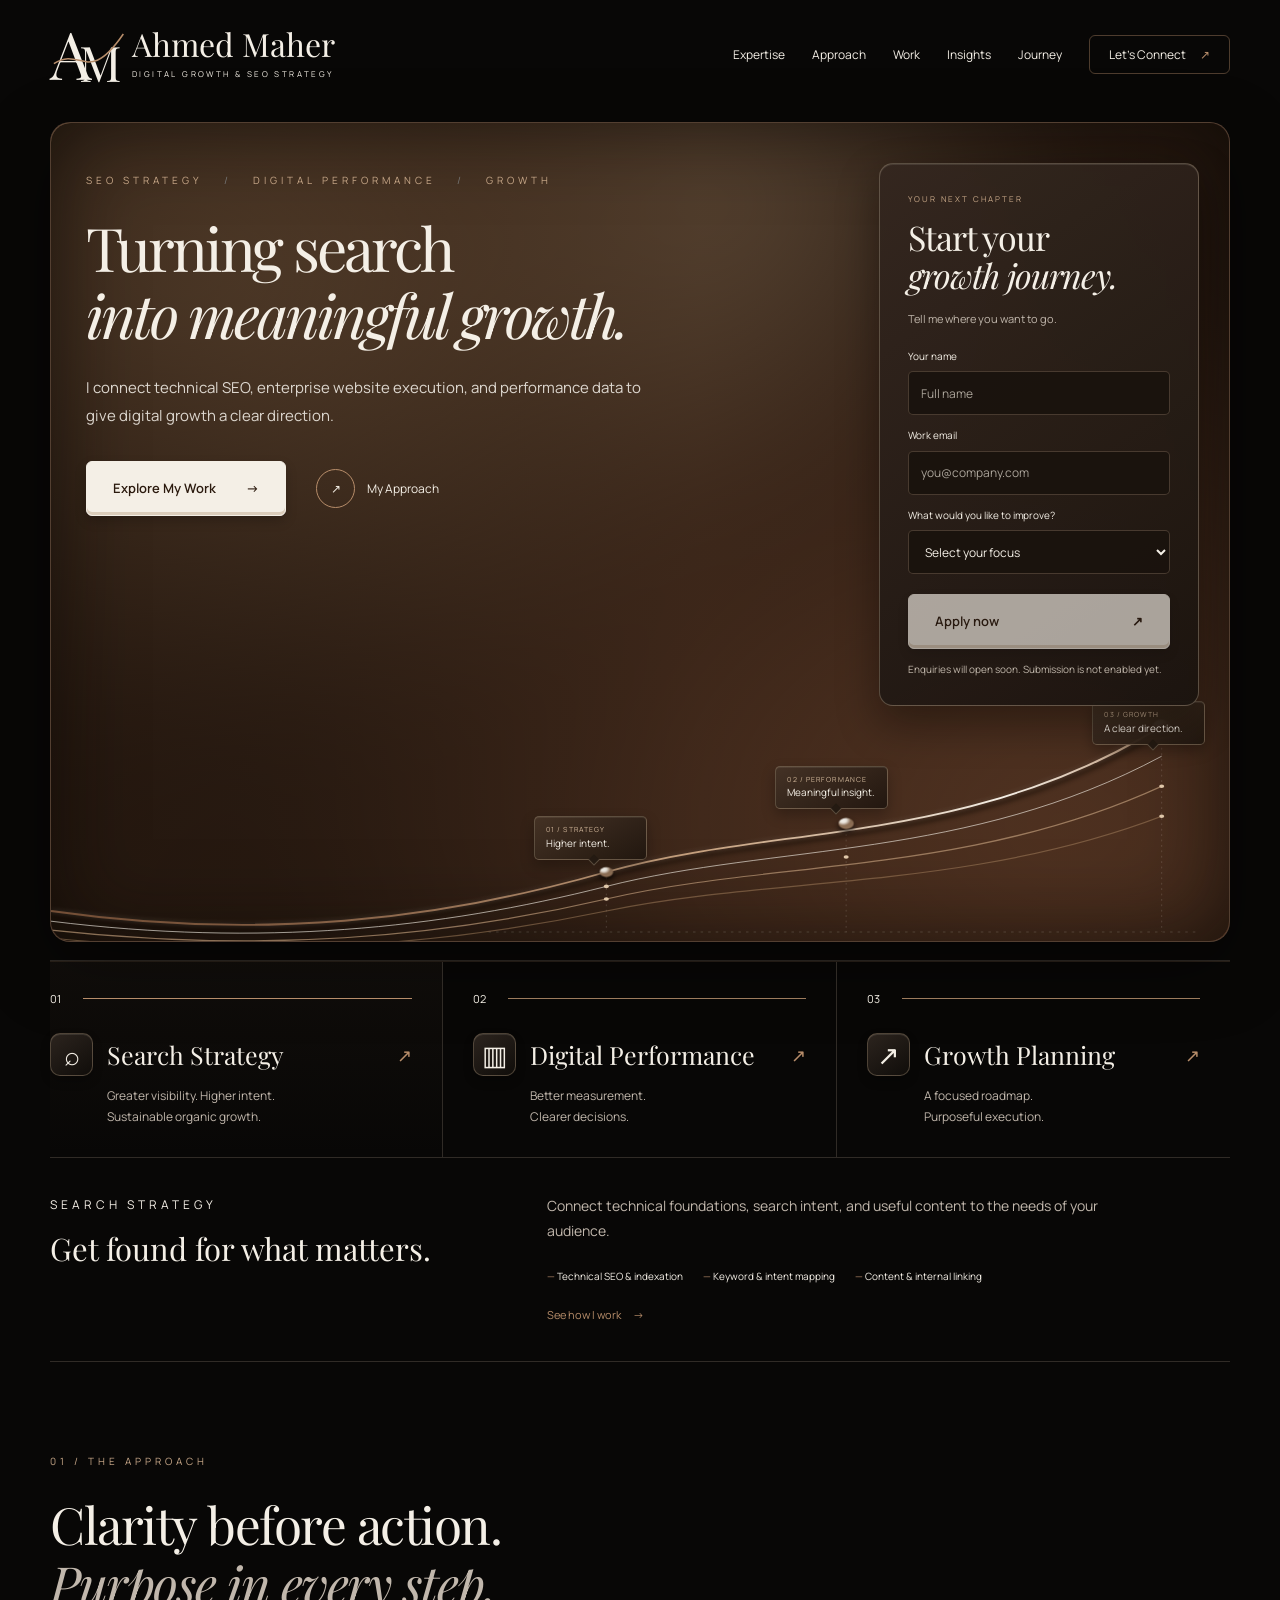
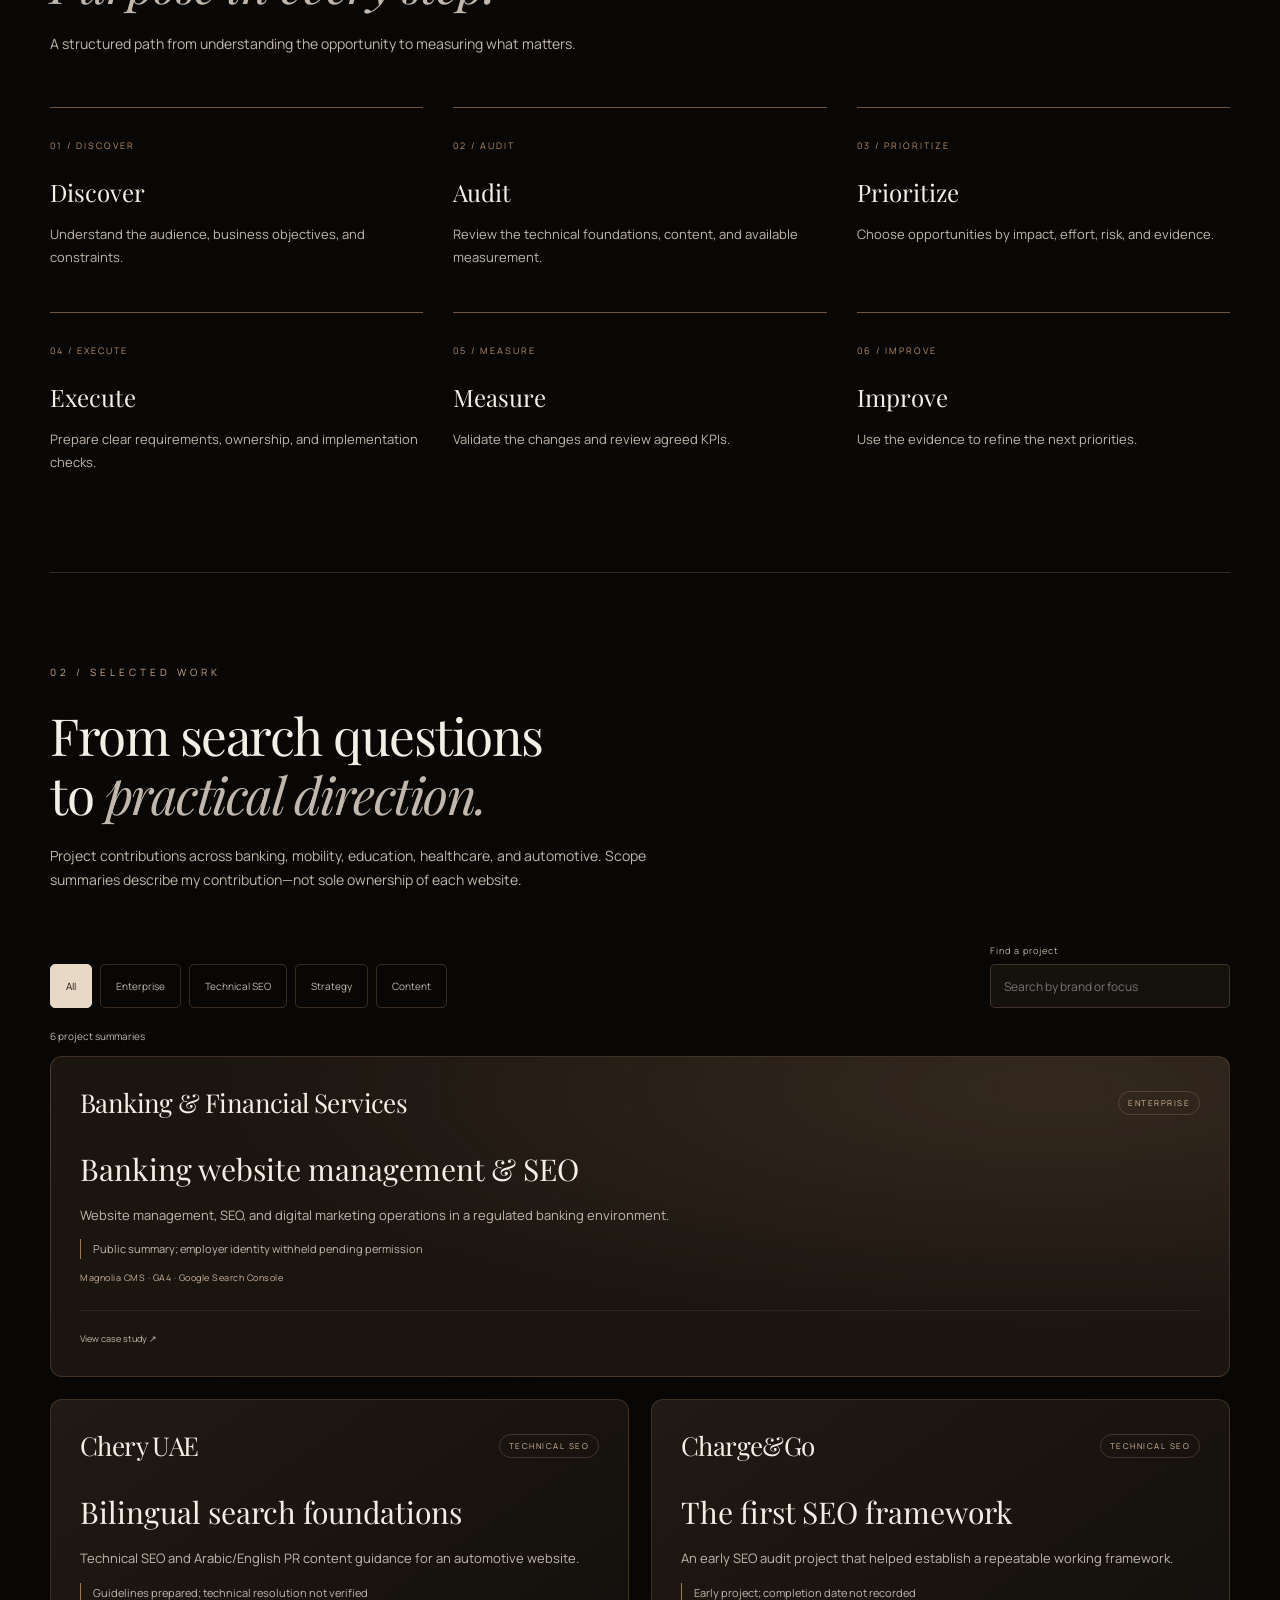
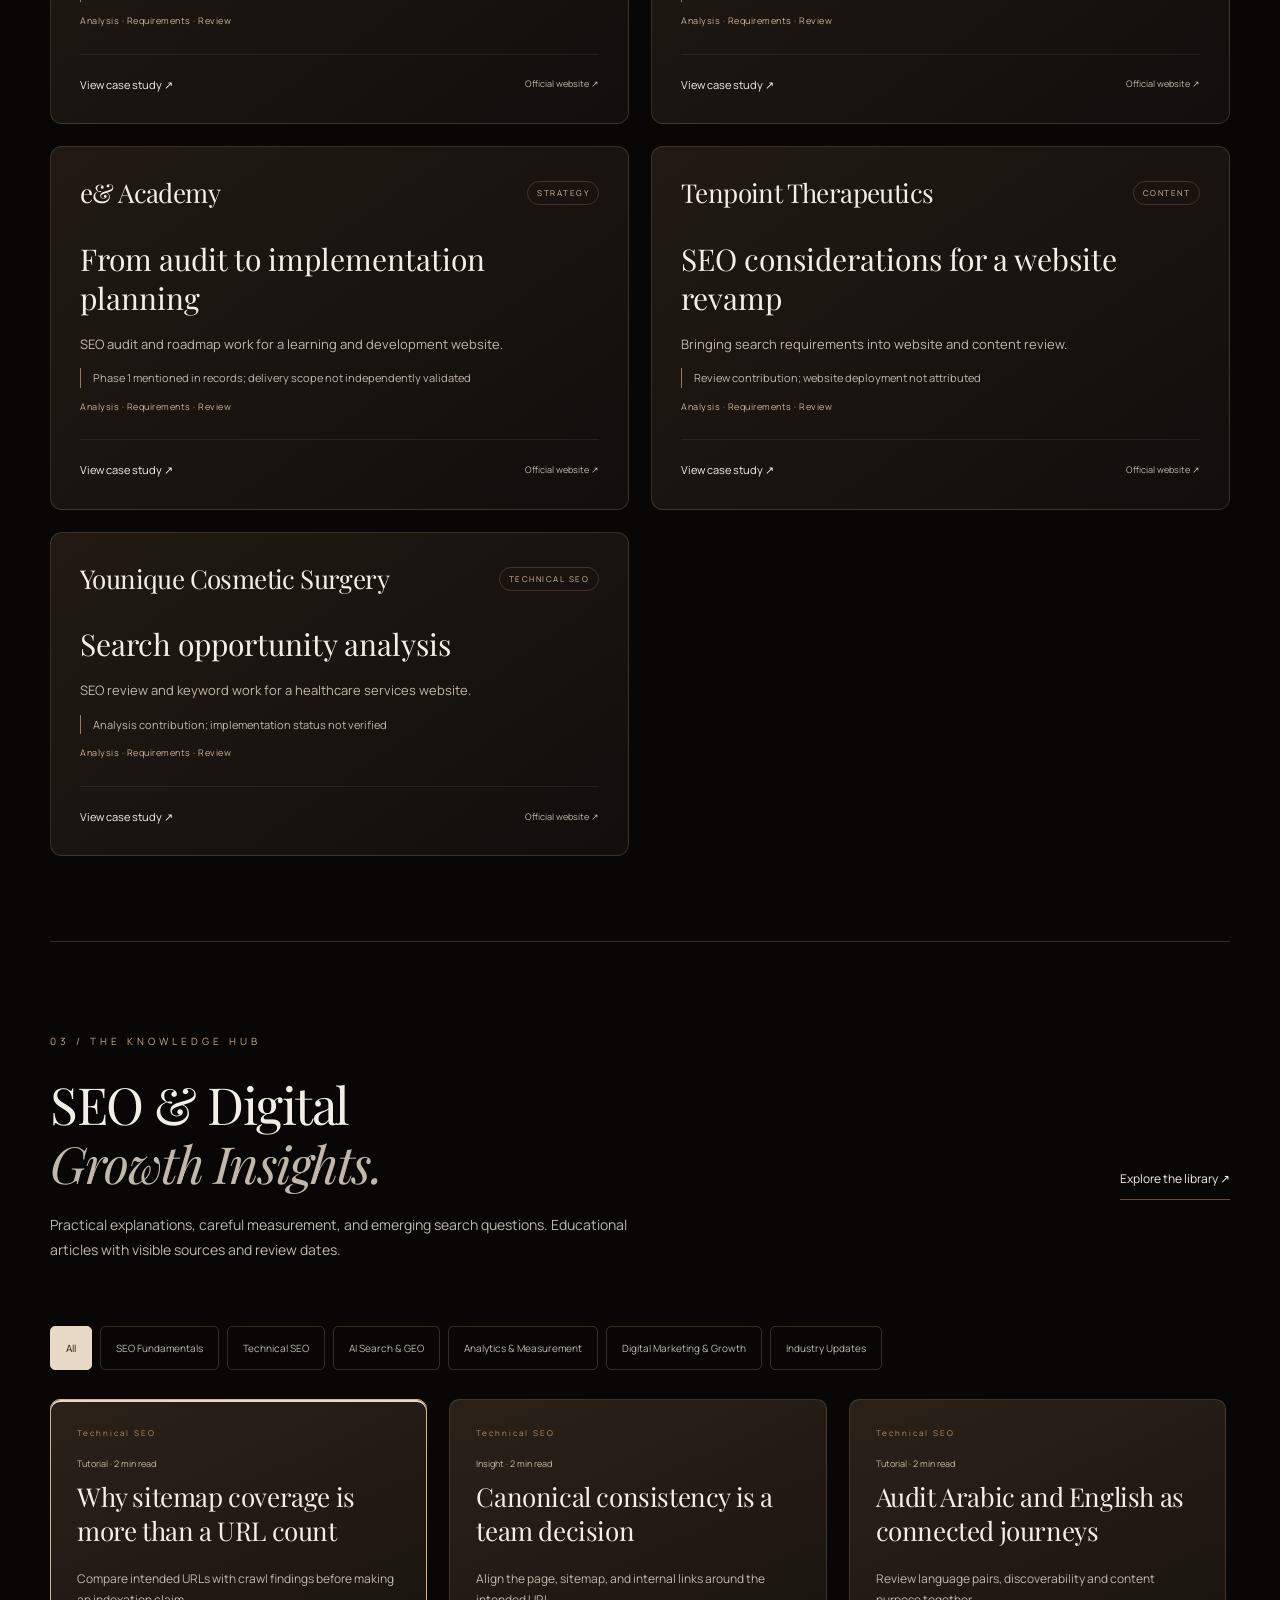
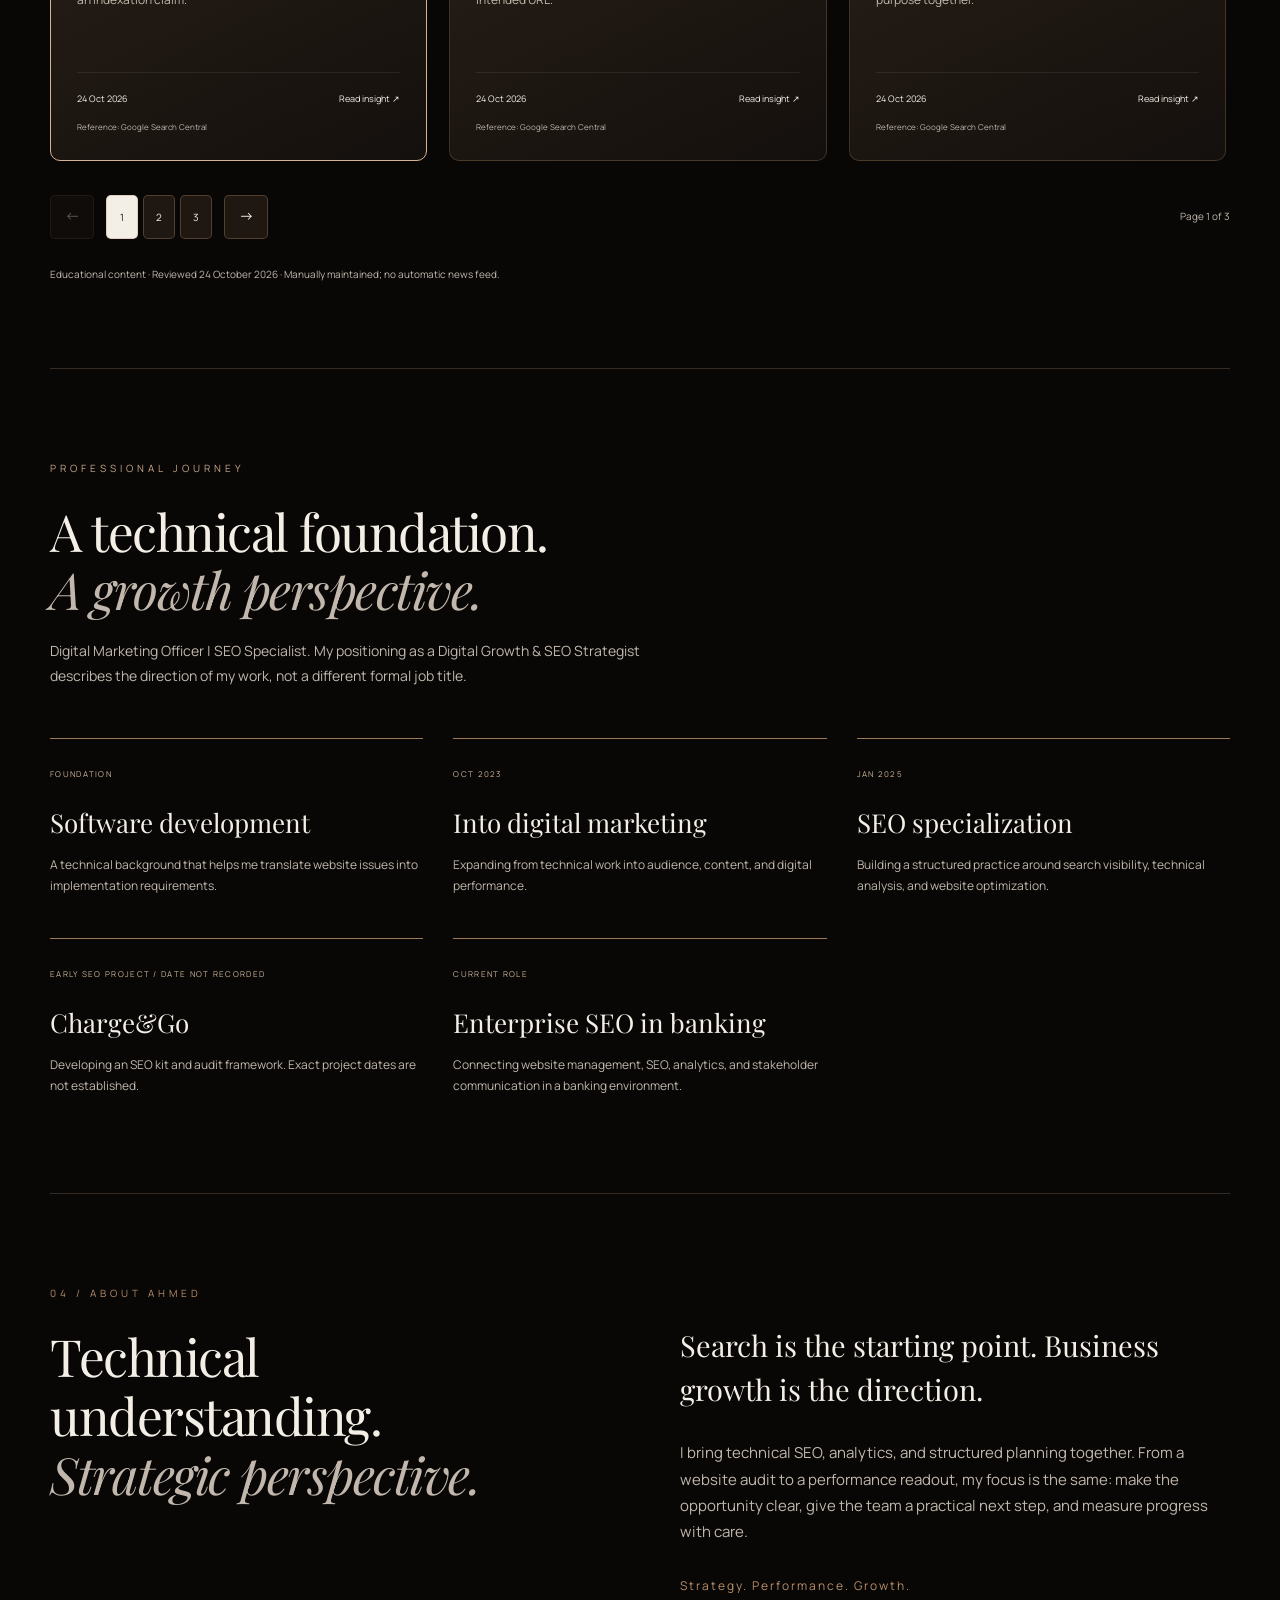
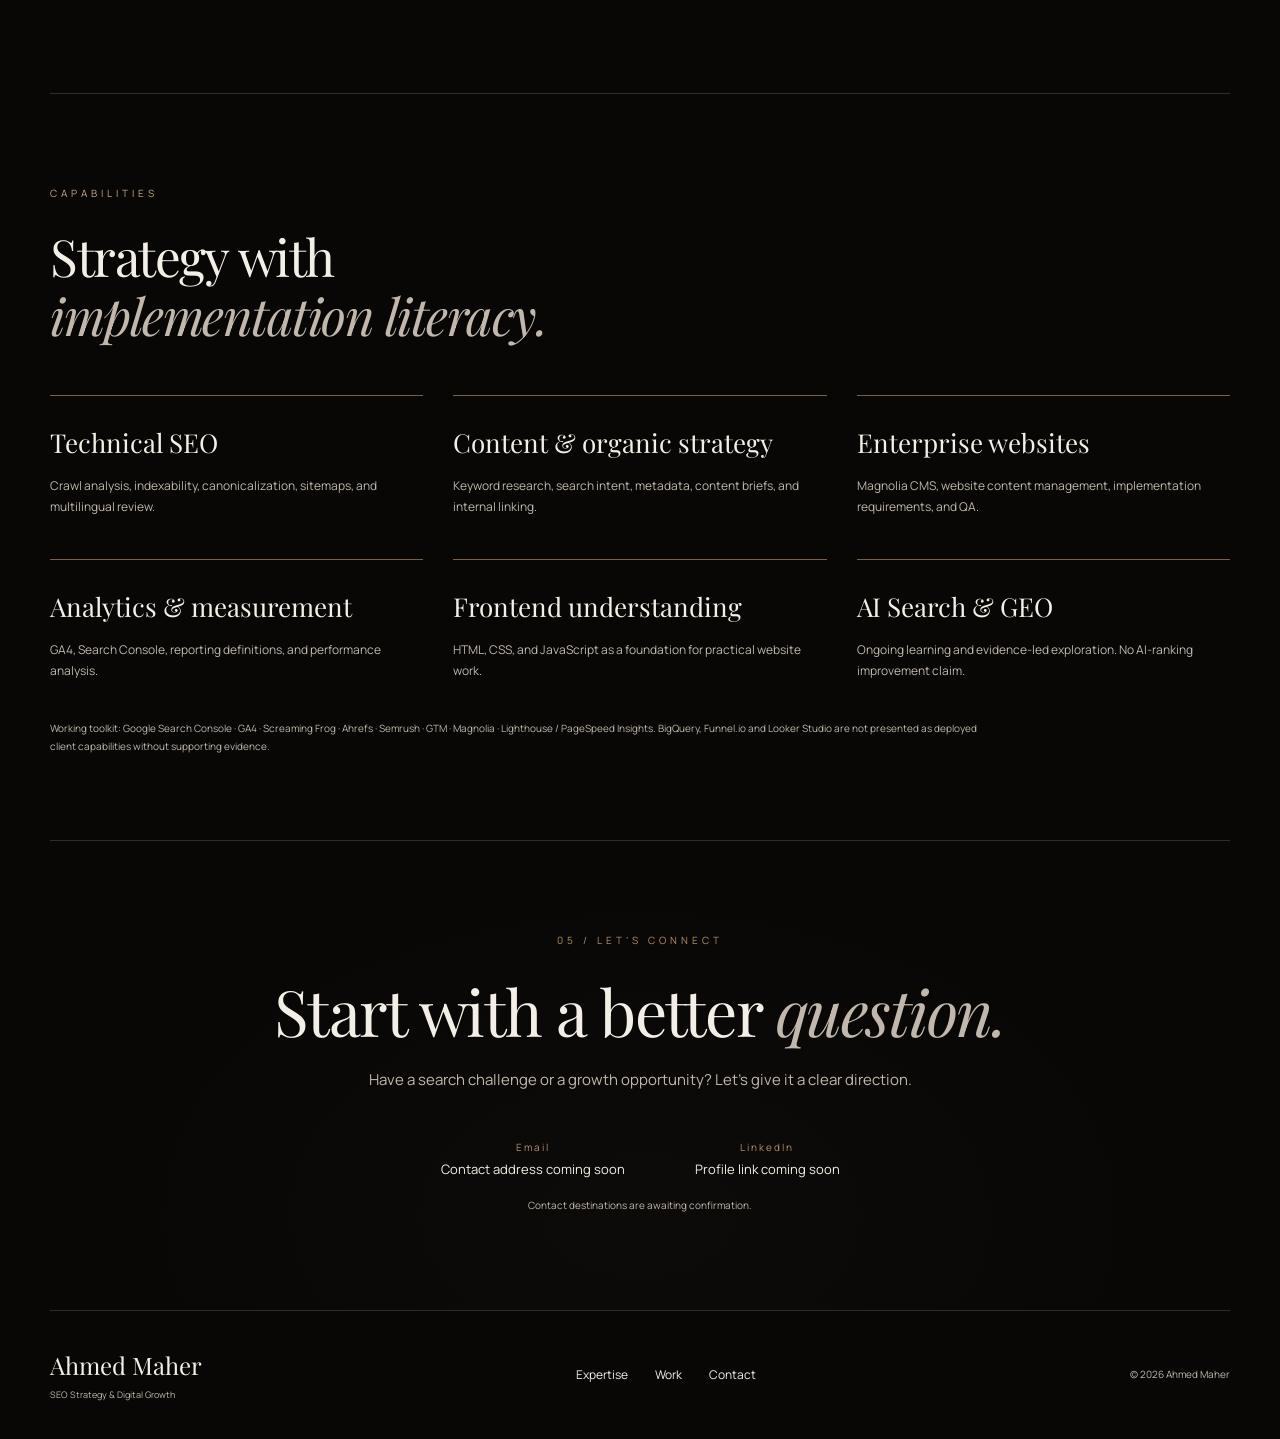
==== index.html @ c3110b7b "Deploy portfolio website to GitHub Pages" ====
<!doctype html>
<html lang="en"><head><meta charset="utf-8"><meta name="viewport" content="width=device-width,initial-scale=1"><title>Ahmed Maher — Digital Growth & SEO Strategist</title><meta name="description" content="Connect search visibility with business impact through SEO strategy, digital performance analysis and prioritized growth planning."><meta property="og:title" content="Ahmed Maher — SEO Strategy & Digital Growth"><meta property="og:description" content="Build visibility. Create lasting growth."><meta property="og:type" content="website"><link rel="canonical" href="https://ahmedmabduldaiem-dm.github.io/ahmed-maher-portfolio/index.html"><meta property="og:url" content="https://ahmedmabduldaiem-dm.github.io/ahmed-maher-portfolio/index.html"><link rel="icon" href="assets/icons/favicon.svg" type="image/svg+xml"><link rel="preconnect" href="https://fonts.googleapis.com"><link rel="preconnect" href="https://fonts.gstatic.com" crossorigin><link href="https://fonts.googleapis.com/css2?family=Playfair+Display:ital,wght@0,400;0,500;1,400&family=Manrope:wght@400;500;600&display=swap" rel="stylesheet"><link rel="stylesheet" href="css/styles.css"><link rel="stylesheet" href="css/portfolio.css"><script src="js/main.js" defer></script><script src="js/portfolio.js" defer></script><script type="application/ld+json">{"@context":"https://schema.org","@type":"Person","name":"Ahmed Maher","knowsAbout":["SEO strategy","Technical SEO","Digital performance","Analytics and measurement"]}</script></head><body>
<a class="skip" href="#main">Skip to content</a><header class="header wrap"><a class="brand" href="#home" aria-label="Ahmed Maher home"><span class="monogram" aria-hidden="true">A<span>M</span><svg viewBox="0 0 100 60"><path d="M5 43 C40 20 48 72 94 5"/></svg></span><span>Ahmed Maher<small>DIGITAL GROWTH & SEO STRATEGY</small></span></a><button class="menu-toggle" aria-expanded="false" aria-controls="navigation" hidden>Menu <span aria-hidden="true">☰</span></button><nav id="navigation" aria-label="Main navigation"><a href="#expertise">Expertise</a><a href="#approach">Approach</a><a href="#projects">Work</a><a href="#insights">Insights</a><a href="#journey">Journey</a><a class="connect" href="#contact">Let’s Connect <span aria-hidden="true">↗</span></a></nav></header>
<main id="main"><section class="hero wrap" id="home"><div class="hero-copy"><p class="eyebrow">SEO STRATEGY <span>/</span> DIGITAL PERFORMANCE <span>/</span> GROWTH</p><h1>Turning search<br><em>into meaningful growth.</em></h1><p class="intro">I connect technical SEO, enterprise website execution, and performance data to give digital growth a clear direction.</p><div class="actions"><a class="button" href="#projects">Explore My Work <span aria-hidden="true">→</span></a><a class="text-link" href="#approach"><span class="circle" aria-hidden="true">↗</span> My Approach</a></div></div><aside class="lead-card" aria-labelledby="lead-heading"><p class="eyebrow">YOUR NEXT CHAPTER</p><h2 id="lead-heading">Start your<br> <em>growth journey.</em></h2><p class="lead-intro">Tell me where you want to go.</p><form id="lead-form"><label for="lead-name">Your name</label><input id="lead-name" name="name" autocomplete="name" maxlength="100" required placeholder="Full name"><label for="lead-email">Work email</label><input id="lead-email" name="email" type="email" autocomplete="email" maxlength="254" required placeholder="you@company.com"><label for="lead-interest">What would you like to improve?</label><select id="lead-interest" name="interest" required><option value="">Select your focus</option><option>Search visibility & SEO</option><option>Analytics & measurement</option><option>Digital growth roadmap</option></select><button class="button apply-button" type="submit" disabled>Apply now <span aria-hidden="true">↗</span></button><p class="form-note" id="lead-note">Enquiries will open soon. Submission is not enabled yet.</p><p id="lead-status" role="status"></p></form></aside><div class="growth growth-sculpted" aria-hidden="true"><svg viewBox="0 0 1400 400" preserveAspectRatio="none"><defs><linearGradient id="ribbon" x1="0" y1="1" x2="1" y2="0"><stop stop-color="#6e4931"/><stop offset=".48" stop-color="#c6a17f"/><stop offset=".75" stop-color="#f4efe6"/><stop offset="1" stop-color="#b68b67"/></linearGradient><radialGradient id="pearl" cx=".3" cy=".2"><stop stop-color="#fffdf8"/><stop offset=".45" stop-color="#f4efe6"/><stop offset="1" stop-color="#8e7057"/></radialGradient><filter id="depth" x="-30%" y="-50%" width="160%" height="200%"><feDropShadow dx="0" dy="5" stdDeviation="4" flood-color="#000" flood-opacity=".8"/></filter></defs><g class="graph-guides"><path d="M660 285V385M945 204V385M1320 42V385"/><path d="M520 385H1360"/></g><g class="ribbon-shadow"><path d="M0 350 C250 400 460 365 660 285 S1090 242 1320 42"/></g><g class="curves"><path d="M0 350 C250 400 460 365 660 285 S1090 242 1320 42"/><path d="M0 367 C250 410 460 380 660 309 S1090 265 1320 92"/><path d="M0 382 C250 420 460 395 660 330 S1090 290 1320 142"/><path d="M0 395 C250 430 460 408 660 350 S1090 315 1320 192"/></g><g class="graph-minor"><circle cx="660" cy="309" r="3"/><circle cx="660" cy="330" r="3"/><circle cx="945" cy="260" r="3"/><circle cx="1320" cy="142" r="3"/><circle cx="1320" cy="192" r="3"/></g><g class="nodes" filter="url(#depth)"><circle cx="660" cy="285" r="8"/><circle cx="945" cy="204" r="9"/><circle cx="1320" cy="42" r="11"/></g></svg><span class="graph-tag tag-strategy"><small>01 / STRATEGY</small><strong>Higher intent.</strong></span><span class="graph-tag tag-performance"><small>02 / PERFORMANCE</small><strong>Meaningful insight.</strong></span><span class="graph-tag tag-growth"><small>03 / GROWTH</small><strong>A clear direction.</strong></span></div></section>
<section class="expertise wrap" id="expertise" aria-label="Expertise"><div class="expertise-select" aria-label="Explore expertise"><button class="expertise-choice selected" aria-expanded="true" aria-controls="expertise-detail" data-expertise="0"><span class="number">01</span><span class="expertise-title"><span class="service-icon" aria-hidden="true">⌕</span>Search Strategy <span class="arrow">↗</span></span><span class="service-summary">Greater visibility. Higher intent.<br>Sustainable organic growth.</span></button><button class="expertise-choice" aria-expanded="false" aria-controls="expertise-detail" data-expertise="1"><span class="number">02</span><span class="expertise-title"><span class="service-icon" aria-hidden="true">▥</span>Digital Performance <span class="arrow">↗</span></span><span class="service-summary">Better measurement.<br>Clearer decisions.</span></button><button class="expertise-choice" aria-expanded="false" aria-controls="expertise-detail" data-expertise="2"><span class="number">03</span><span class="expertise-title"><span class="service-icon" aria-hidden="true">↗</span>Growth Planning <span class="arrow">↗</span></span><span class="service-summary">A focused roadmap.<br>Purposeful execution.</span></button></div><noscript><p>Digital Performance: GA4 and Search Console analysis, measurement requirements, and performance reporting. Growth Planning: opportunity prioritization, implementation requirements, and KPI planning.</p></noscript><div id="expertise-detail" class="expertise-detail" aria-live="polite"><p class="eyebrow">SEARCH STRATEGY</p><h2>Get found for what matters.</h2><p>Connect technical foundations, search intent, and useful content to the needs of your audience.</p><ul><li>Technical SEO & indexation</li><li>Keyword & intent mapping</li><li>Content & internal linking</li></ul><a href="#approach" class="text-link">See how I work <span aria-hidden="true">→</span></a></div></section>
<section class="section wrap" id="approach"><div class="section-heading"><p class="eyebrow">01 / THE APPROACH</p><h2>Clarity before action.<br><em>Purpose in every step.</em></h2><p>A structured path from understanding the opportunity to measuring what matters.</p></div><div class="process"><article><span>01 / DISCOVER</span><h3>Discover</h3><p>Understand the audience, business objectives, and constraints.</p></article><article><span>02 / AUDIT</span><h3>Audit</h3><p>Review the technical foundations, content, and available measurement.</p></article><article><span>03 / PRIORITIZE</span><h3>Prioritize</h3><p>Choose opportunities by impact, effort, risk, and evidence.</p></article><article><span>04 / EXECUTE</span><h3>Execute</h3><p>Prepare clear requirements, ownership, and implementation checks.</p></article><article><span>05 / MEASURE</span><h3>Measure</h3><p>Validate the changes and review agreed KPIs.</p></article><article><span>06 / IMPROVE</span><h3>Improve</h3><p>Use the evidence to refine the next priorities.</p></article></div></section>
<section class="section wrap" id="projects"><div class="section-heading"><p class="eyebrow">02 / SELECTED WORK</p><h2>From search questions<br>to <em>practical direction.</em></h2><p>Project contributions across banking, mobility, education, healthcare, and automotive. Scope summaries describe my contribution—not sole ownership of each website.</p></div><div class="portfolio-tools" hidden><div class="filter-row" aria-label="Project categories"><button type="button" data-project-filter="All" aria-pressed="true">All</button><button type="button" data-project-filter="Enterprise" aria-pressed="false">Enterprise</button><button type="button" data-project-filter="Technical SEO" aria-pressed="false">Technical SEO</button><button type="button" data-project-filter="Strategy" aria-pressed="false">Strategy</button><button type="button" data-project-filter="Content" aria-pressed="false">Content</button></div><label class="search-label">Find a project<input type="search" id="project-search" placeholder="Search by brand or focus"></label></div><p id="project-count" class="result-count" role="status">6 project summaries</p><div class="project-grid"><article class="project-card" data-category="Enterprise" data-search="banking &amp; financial services banking website management &amp; seo website management, seo, and digital marketing operations in a regulated banking environment."><div class="project-top"><span class="brand-text">Banking &amp; Financial Services</span><span class="pill">Enterprise</span></div><h3><a href="projects/banking-seo/index.html">Banking website management &amp; SEO</a></h3><p>Website management, SEO, and digital marketing operations in a regulated banking environment.</p><p class="project-status">Public summary; employer identity withheld pending permission</p><div class="project-meta">Magnolia CMS · GA4 · Google Search Console</div><div class="card-actions"><a href="projects/banking-seo/index.html">View case study <span aria-hidden="true">↗</span></a></div></article><article class="project-card" data-category="Technical SEO" data-search="chery uae bilingual search foundations technical seo and arabic/english pr content guidance for an automotive website."><div class="project-top"><span class="brand-text">Chery UAE</span><span class="pill">Technical SEO</span></div><h3><a href="projects/chery-uae/index.html">Bilingual search foundations</a></h3><p>Technical SEO and Arabic/English PR content guidance for an automotive website.</p><p class="project-status">Guidelines prepared; technical resolution not verified</p><div class="project-meta">Analysis · Requirements · Review</div><div class="card-actions"><a href="projects/chery-uae/index.html">View case study <span aria-hidden="true">↗</span></a><a href="https://cheryuae.com/en" target="_blank" rel="noopener noreferrer">Official website <span aria-hidden="true">↗</span></a></div></article><article class="project-card" data-category="Technical SEO" data-search="charge&amp;go the first seo framework an early seo audit project that helped establish a repeatable working framework."><div class="project-top"><span class="brand-text">Charge&amp;Go</span><span class="pill">Technical SEO</span></div><h3><a href="projects/charge-and-go/index.html">The first SEO framework</a></h3><p>An early SEO audit project that helped establish a repeatable working framework.</p><p class="project-status">Early project; completion date not recorded</p><div class="project-meta">Analysis · Requirements · Review</div><div class="card-actions"><a href="projects/charge-and-go/index.html">View case study <span aria-hidden="true">↗</span></a><a href="https://www.chargeandgo.ae/en" target="_blank" rel="noopener noreferrer">Official website <span aria-hidden="true">↗</span></a></div></article><article class="project-card" data-category="Strategy" data-search="e&amp; academy from audit to implementation planning seo audit and roadmap work for a learning and development website."><div class="project-top"><span class="brand-text">e&amp; Academy</span><span class="pill">Strategy</span></div><h3><a href="projects/e-and-academy/index.html">From audit to implementation planning</a></h3><p>SEO audit and roadmap work for a learning and development website.</p><p class="project-status">Phase 1 mentioned in records; delivery scope not independently validated</p><div class="project-meta">Analysis · Requirements · Review</div><div class="card-actions"><a href="projects/e-and-academy/index.html">View case study <span aria-hidden="true">↗</span></a><a href="https://www.ea.ae/" target="_blank" rel="noopener noreferrer">Official website <span aria-hidden="true">↗</span></a></div></article><article class="project-card" data-category="Content" data-search="tenpoint therapeutics seo considerations for a website revamp bringing search requirements into website and content review."><div class="project-top"><span class="brand-text">Tenpoint Therapeutics</span><span class="pill">Content</span></div><h3><a href="projects/tenpoint/index.html">SEO considerations for a website revamp</a></h3><p>Bringing search requirements into website and content review.</p><p class="project-status">Review contribution; website deployment not attributed</p><div class="project-meta">Analysis · Requirements · Review</div><div class="card-actions"><a href="projects/tenpoint/index.html">View case study <span aria-hidden="true">↗</span></a><a href="https://tenpointtherapeutics.com/" target="_blank" rel="noopener noreferrer">Official website <span aria-hidden="true">↗</span></a></div></article><article class="project-card" data-category="Technical SEO" data-search="younique cosmetic surgery search opportunity analysis seo review and keyword work for a healthcare services website."><div class="project-top"><span class="brand-text">Younique Cosmetic Surgery</span><span class="pill">Technical SEO</span></div><h3><a href="projects/younique-surgery/index.html">Search opportunity analysis</a></h3><p>SEO review and keyword work for a healthcare services website.</p><p class="project-status">Analysis contribution; implementation status not verified</p><div class="project-meta">Analysis · Requirements · Review</div><div class="card-actions"><a href="projects/younique-surgery/index.html">View case study <span aria-hidden="true">↗</span></a><a href="https://www.youniquecosmeticsurgery.com/" target="_blank" rel="noopener noreferrer">Official website <span aria-hidden="true">↗</span></a></div></article></div><p id="project-empty" hidden>No projects match. Try a different search or category.</p></section><section class="section wrap knowledge" id="insights"><div class="hub-heading"><div class="section-heading"><p class="eyebrow">03 / THE KNOWLEDGE HUB</p><h2>SEO & Digital<br><em>Growth Insights.</em></h2><p>Practical explanations, careful measurement, and emerging search questions. Educational articles with visible sources and review dates.</p></div><a class="text-link" href="insights/index.html">Explore the library ↗</a></div><div class="filter-row hub-filter" aria-label="Insight categories" hidden><button type="button" data-insight-filter="All" aria-pressed="true">All</button><button type="button" data-insight-filter="SEO Fundamentals" aria-pressed="false">SEO Fundamentals</button><button type="button" data-insight-filter="Technical SEO" aria-pressed="false">Technical SEO</button><button type="button" data-insight-filter="AI Search &amp; GEO" aria-pressed="false">AI Search &amp; GEO</button><button type="button" data-insight-filter="Analytics &amp; Measurement" aria-pressed="false">Analytics &amp; Measurement</button><button type="button" data-insight-filter="Digital Marketing &amp; Growth" aria-pressed="false">Digital Marketing &amp; Growth</button><button type="button" data-insight-filter="Industry Updates" aria-pressed="false">Industry Updates</button></div><div class="carousel" role="region" aria-roledescription="carousel" aria-label="SEO and digital growth insights"><div class="insight-track" id="insight-track" tabindex="0" aria-label="Scrollable articles; use left and right arrow keys"><article class="insight-card" data-insight-category="Technical SEO"><p class="eyebrow">Technical SEO</p><p class="insight-meta">Tutorial · 2 min read</p><h3><a href="insights/sitemap-coverage/index.html">Why sitemap coverage is more than a URL count</a></h3><p>Compare intended URLs with crawl findings before making an indexation claim.</p><div class="insight-bottom"><time datetime="2026-10-24">24 Oct 2026</time><a href="insights/sitemap-coverage/index.html">Read insight ↗</a></div><small class="source-credit">Reference: Google Search Central</small></article><article class="insight-card" data-insight-category="Technical SEO"><p class="eyebrow">Technical SEO</p><p class="insight-meta">Insight · 2 min read</p><h3><a href="insights/canonical-consistency/index.html">Canonical consistency is a team decision</a></h3><p>Align the page, sitemap, and internal links around the intended URL.</p><div class="insight-bottom"><time datetime="2026-10-24">24 Oct 2026</time><a href="insights/canonical-consistency/index.html">Read insight ↗</a></div><small class="source-credit">Reference: Google Search Central</small></article><article class="insight-card" data-insight-category="Technical SEO"><p class="eyebrow">Technical SEO</p><p class="insight-meta">Tutorial · 2 min read</p><h3><a href="insights/multilingual-audit/index.html">Audit Arabic and English as connected journeys</a></h3><p>Review language pairs, discoverability and content purpose together.</p><div class="insight-bottom"><time datetime="2026-10-24">24 Oct 2026</time><a href="insights/multilingual-audit/index.html">Read insight ↗</a></div><small class="source-credit">Reference: Google Search Central</small></article><article class="insight-card" data-insight-category="AI Search &amp; GEO"><p class="eyebrow">AI Search &amp; GEO</p><p class="insight-meta">Analysis · 2 min read</p><h3><a href="insights/ai-search-foundations/index.html">AI search: keep the foundations, test the hypotheses</a></h3><p>Distinguish published guidance from experimental discoverability ideas.</p><div class="insight-bottom"><time datetime="2026-10-24">24 Oct 2026</time><a href="insights/ai-search-foundations/index.html">Read insight ↗</a></div><small class="source-credit">Reference: Google Search Central</small></article><article class="insight-card" data-insight-category="Analytics &amp; Measurement"><p class="eyebrow">Analytics &amp; Measurement</p><p class="insight-meta">Insight · 2 min read</p><h3><a href="insights/organic-business-outcomes/index.html">Connect organic search to business outcomes carefully</a></h3><p>Keep visits, event counts, submissions and qualified leads distinct.</p><div class="insight-bottom"><time datetime="2026-10-24">24 Oct 2026</time><a href="insights/organic-business-outcomes/index.html">Read insight ↗</a></div><small class="source-credit">Reference: Google Analytics Help</small></article><article class="insight-card" data-insight-category="Digital Marketing &amp; Growth"><p class="eyebrow">Digital Marketing &amp; Growth</p><p class="insight-meta">Opinion · 2 min read</p><h3><a href="insights/prioritize-seo/index.html">Turn an SEO backlog into a useful growth plan</a></h3><p>Use impact, effort, dependencies and validation to choose the next step.</p><div class="insight-bottom"><time datetime="2026-10-24">24 Oct 2026</time><a href="insights/prioritize-seo/index.html">Read insight ↗</a></div><small class="source-credit">Reference: Google Search Central</small></article><article class="insight-card" data-insight-category="SEO Fundamentals"><p class="eyebrow">SEO Fundamentals</p><p class="insight-meta">Insight · 2 min read</p><h3><a href="insights/search-intent/index.html">Start keyword planning with a useful audience question</a></h3><p>Connect the search question to a page purpose before optimizing individual words.</p><div class="insight-bottom"><time datetime="2026-10-24">24 Oct 2026</time><a href="insights/search-intent/index.html">Read insight ↗</a></div><small class="source-credit">Reference: Google Search Central</small></article></div><p id="insight-empty" hidden>No verified industry updates are published yet. Explore the educational articles in another category.</p><div class="carousel-controls" hidden><button type="button" id="insight-prev" aria-label="Previous insights">←</button><div class="carousel-pages" aria-label="Insight pages"></div><button type="button" id="insight-next" aria-label="Next insights">→</button><span id="carousel-status" class="result-count" aria-live="polite"></span></div></div><p class="editorial-note">Educational content · Reviewed 24 October 2026 · Manually maintained; no automatic news feed.</p></section><section class="section wrap" id="journey"><div class="section-heading"><p class="eyebrow">PROFESSIONAL JOURNEY</p><h2>A technical foundation.<br><em>A growth perspective.</em></h2><p>Digital Marketing Officer | SEO Specialist. My positioning as a Digital Growth & SEO Strategist describes the direction of my work, not a different formal job title.</p></div><ol class="journey-list"><li><span>FOUNDATION</span><h3>Software development</h3><p>A technical background that helps me translate website issues into implementation requirements.</p></li><li><span>OCT 2023</span><h3>Into digital marketing</h3><p>Expanding from technical work into audience, content, and digital performance.</p></li><li><span>JAN 2025</span><h3>SEO specialization</h3><p>Building a structured practice around search visibility, technical analysis, and website optimization.</p></li><li><span>EARLY SEO PROJECT / DATE NOT RECORDED</span><h3>Charge&Go</h3><p>Developing an SEO kit and audit framework. Exact project dates are not established.</p></li><li><span>CURRENT ROLE</span><h3>Enterprise SEO in banking</h3><p>Connecting website management, SEO, analytics, and stakeholder communication in a banking environment.</p></li></ol></section><section class="section wrap about" id="about"><div><p class="eyebrow">04 / ABOUT AHMED</p><h2>Technical understanding.<br><em>Strategic perspective.</em></h2></div><div><p class="large-copy">Search is the starting point. Business growth is the direction.</p><p>I bring technical SEO, analytics, and structured planning together. From a website audit to a performance readout, my focus is the same: make the opportunity clear, give the team a practical next step, and measure progress with care.</p><p class="signature">Strategy. Performance. Growth.</p></div></section>
<section class="section wrap" id="capabilities"><div class="section-heading"><p class="eyebrow">CAPABILITIES</p><h2>Strategy with<br><em>implementation literacy.</em></h2></div><div class="capability-grid"><article><h3>Technical SEO</h3><p>Crawl analysis, indexability, canonicalization, sitemaps, and multilingual review.</p></article><article><h3>Content & organic strategy</h3><p>Keyword research, search intent, metadata, content briefs, and internal linking.</p></article><article><h3>Enterprise websites</h3><p>Magnolia CMS, website content management, implementation requirements, and QA.</p></article><article><h3>Analytics & measurement</h3><p>GA4, Search Console, reporting definitions, and performance analysis.</p></article><article><h3>Frontend understanding</h3><p>HTML, CSS, and JavaScript as a foundation for practical website work.</p></article><article><h3>AI Search & GEO</h3><p>Ongoing learning and evidence-led exploration. No AI-ranking improvement claim.</p></article></div><p class="editorial-note">Working toolkit: Google Search Console · GA4 · Screaming Frog · Ahrefs · Semrush · GTM · Magnolia · Lighthouse / PageSpeed Insights. BigQuery, Funnel.io and Looker Studio are not presented as deployed client capabilities without supporting evidence.</p></section><section class="section wrap contact" id="contact"><p class="eyebrow">05 / LET’S CONNECT</p><h2>Start with a better <em>question.</em></h2><p>Have a search challenge or a growth opportunity? Let’s give it a clear direction.</p><div class="contact-links"><p><span>Email</span><strong>Contact address coming soon</strong></p><p><span>LinkedIn</span><strong>Profile link coming soon</strong></p></div><p class="note">Contact destinations are awaiting confirmation.</p></section></main><footer class="wrap"><a class="footer-brand" href="#home">Ahmed Maher<small>SEO Strategy & Digital Growth</small></a><nav aria-label="Footer navigation"><a href="#expertise">Expertise</a><a href="#projects">Work</a><a href="#contact">Contact</a></nav><p>© <span id="year">2026</span> Ahmed Maher</p></footer></body></html>
---- css/styles.css ----
:root{--black:#050505;--ivory:#f4efe6;--orange:#b78d6a;--charcoal:#2a2a2a;--muted:#b9b3aa;--serif:'Bodoni Moda',Didot,'Times New Roman',serif;--sans:Manrope,Arial,sans-serif;--max:1440px}*{box-sizing:border-box}html{scroll-behavior:smooth;scroll-padding-top:30px}body{margin:0;background:var(--black);color:var(--ivory);font-family:var(--sans);font-size:15px;line-height:1.75}a{color:inherit;text-decoration:none}a,button{touch-action:manipulation}button{font:inherit}a:focus-visible,button:focus-visible,summary:focus-visible{outline:2px solid var(--orange);outline-offset:6px}.wrap{width:min(var(--max),calc(100% - 100px));margin:auto}.header{min-height:118px;display:flex;align-items:center;justify-content:space-between;gap:30px}.brand{display:flex;align-items:center;gap:17px;font:32px/1 var(--serif);white-space:nowrap}.brand small{display:block;font:8px/1.7 var(--sans);letter-spacing:2.4px;margin-top:7px}.monogram{position:relative;display:inline-flex;font:66px/.9 var(--serif);letter-spacing:-13px;width:65px}.monogram span{font-size:49px;align-self:end}.monogram svg{position:absolute;inset:0;width:78px;height:59px;overflow:visible}.monogram path{fill:none;stroke:var(--orange);stroke-width:2}nav{display:flex;gap:27px;align-items:center}nav a{font-size:12px;transition:color .2s}nav a:hover,nav a[aria-current]{color:var(--orange)}.connect{border:1px solid #8c6d52;padding:8px 19px;border-radius:3px}.connect span{color:var(--orange);margin-left:12px}.menu-toggle{color:var(--ivory);background:transparent;border:1px solid var(--charcoal);padding:10px 14px}.hero{position:relative;min-height:640px;padding-top:58px;padding-bottom:230px;isolation:isolate}.hero-copy{position:relative;z-index:2;pointer-events:none}.hero-copy a{pointer-events:auto}.eyebrow{color:var(--orange);font:10px/1.8 var(--sans);letter-spacing:4px;margin:0 0 25px}.eyebrow span{color:#777;margin:0 15px}h1,h2,h3,p{margin-top:0}h1{font:400 clamp(65px,6.8vw,112px)/1.02 var(--serif);letter-spacing:-4px;margin-bottom:25px;max-width:1180px}em{font-weight:400}.orange{color:var(--orange)}.intro{max-width:620px;color:var(--muted);font-size:17px;line-height:1.8}.actions{display:flex;align-items:center;gap:30px;margin-top:32px}.button{display:inline-flex;align-items:center;gap:30px;background:var(--orange);color:#050505;padding:14px 27px;border:1px solid var(--orange);border-radius:3px;font-weight:600;font-size:13px;transition:background .2s,transform .2s}.button:hover{background:#c8a382;transform:translateY(-2px)}.text-link{font-size:12px;display:flex;align-items:center;gap:12px}.circle{border:1px solid var(--orange);border-radius:50%;width:39px;height:39px;display:grid;place-items:center}.growth{position:absolute;inset:180px -20px 0;z-index:0;pointer-events:none;opacity:.85}.growth svg{width:100%;height:100%;overflow:visible}.curves{fill:none;stroke:var(--orange);stroke-width:1.1}.curves path{stroke-dasharray:1800;stroke-dashoffset:1800;animation:draw 2.8s ease .2s forwards}.curves path:nth-child(2){opacity:.65}.curves path:nth-child(3){opacity:.45}.curves path:nth-child(4){opacity:.3}.nodes{fill:var(--orange);animation:appear 2s ease forwards;filter:drop-shadow(0 0 6px #b78d6a55)}.curve-label{position:absolute;right:1%;top:0;color:var(--muted);font-size:10px;line-height:1.6;border-left:1px solid var(--orange);padding-left:12px}.curve-label strong{font-weight:400;color:var(--ivory)}.expertise{display:grid;grid-template-columns:repeat(3,1fr);border-top:1px solid var(--charcoal);border-bottom:1px solid var(--charcoal);padding:30px 0 40px;gap:35px}.expertise article{padding-right:30px;border-right:1px solid var(--charcoal)}.expertise article:last-child{border:0}.number{display:flex;align-items:center;gap:22px;font-size:11px;margin-bottom:23px}.number:after{content:'';height:1px;flex:1;background:#76563d}.expertise h2{font:27px/1.3 var(--serif);display:flex;justify-content:space-between;gap:10px}.expertise h2 span{color:var(--orange);font:18px var(--sans);transition:transform .2s}.expertise article:hover h2 span{transform:translate(3px,-3px)}.expertise p{font-size:12px;color:var(--muted);margin:0;max-width:330px}.section{padding-top:110px;padding-bottom:100px;border-bottom:1px solid var(--charcoal);scroll-margin-top:30px}.section-heading{margin-bottom:50px}.section h2{font:400 clamp(38px,4vw,62px)/1.15 var(--serif);letter-spacing:-1.5px;margin-bottom:20px}.section h2 em{color:var(--muted)}.section-heading>p:last-child{color:var(--muted);max-width:600px}.process{display:grid;grid-template-columns:repeat(4,1fr);gap:30px}.process article{border-top:1px solid #73543e;padding-top:23px}.process span,.insights small{font-size:9px;letter-spacing:2px;color:var(--orange)}h3{font:27px/1.3 var(--serif);margin:20px 0 15px}.process p,.insights p{color:var(--muted);font-size:13px}.projects{border-top:1px solid var(--charcoal)}details{border-bottom:1px solid var(--charcoal);padding:25px 0}summary{cursor:pointer;list-style:none;display:grid;grid-template-columns:220px 1fr 24px;align-items:center;gap:24px}summary::-webkit-details-marker{display:none}summary small{font-size:10px;letter-spacing:1px;color:var(--muted)}summary strong{font:30px/1.3 var(--serif);font-weight:400}summary:after{content:'+';color:var(--orange);font-size:23px}details[open] summary:after{content:'−'}.project-detail{padding:30px 0 0 244px;max-width:950px;color:var(--muted);font-size:13px}.project-detail p{margin-bottom:12px}.project-detail b{color:var(--ivory);font-weight:500}.status{color:var(--orange);font-size:10px;letter-spacing:1px}.insights{display:grid;grid-template-columns:repeat(3,1fr);gap:45px}.insights article{border-top:1px solid #73543e;padding-top:22px}.about{display:grid;grid-template-columns:1fr 1fr;gap:80px}.about>div:last-child{padding-top:40px;color:var(--muted)}.large-copy{font:29px/1.5 var(--serif);color:var(--ivory)}.signature{color:var(--orange);letter-spacing:2px;font-size:12px;margin-top:30px}.contact{text-align:center}.contact>p:not(.eyebrow){color:var(--muted)}.contact-links{display:flex;justify-content:center;gap:70px;margin-top:45px}.contact-links span{display:block;font-size:10px;letter-spacing:2px;color:var(--orange)}.contact-links strong{font-size:13px;font-weight:400}.note{font-size:10px}footer{display:flex;align-items:center;justify-content:space-between;gap:25px;padding-top:38px;padding-bottom:38px}footer p{font-size:10px;color:var(--muted);margin:0}.footer-brand{font:24px var(--serif)}.footer-brand small{display:block;font:9px var(--sans);color:var(--muted);margin-top:7px}.skip{position:fixed;top:-100px;left:20px;background:var(--ivory);color:var(--black);z-index:20;padding:10px}.skip:focus{top:10px}.reveal-pending{opacity:0;transform:translateY(15px);transition:opacity .6s,transform .6s}.revealed{opacity:1;transform:none}@keyframes draw{to{stroke-dashoffset:0}}@keyframes appear{from{opacity:0}to{opacity:1}}@media(min-width:1700px){.hero{min-height:730px}}@media(max-width:1100px){.wrap{width:calc(100% - 60px)}nav{gap:15px}.brand{font-size:26px}.brand small{font-size:7px;letter-spacing:1.7px}h1{font-size:clamp(58px,7.6vw,90px)}.hero{padding-bottom:210px;min-height:620px}.intro{max-width:540px}.process{grid-template-columns:repeat(2,1fr)}.expertise h2{font-size:23px}}@media(max-width:800px){.header{flex-wrap:wrap;min-height:100px;padding-top:20px;padding-bottom:20px}.menu-toggle:not([hidden]){display:block}#navigation{width:100%;flex-wrap:wrap;padding:18px 0;gap:20px}.js #navigation{display:none}.js #navigation.open{display:flex}.hero{padding-top:35px;min-height:640px;padding-bottom:210px}h1{font-size:clamp(48px,8.8vw,70px);letter-spacing:-2px}.eyebrow{letter-spacing:2px;font-size:8px}.eyebrow span{margin:0 6px}.intro{font-size:15px;max-width:530px}.growth{top:300px;left:-10px;right:0}.curve-label{display:none}.expertise{gap:20px}.expertise article{padding-right:15px}.expertise h2{font-size:22px}.expertise p{font-size:11px}.section{padding-top:75px;padding-bottom:70px}.insights{gap:25px}.about{gap:35px;grid-template-columns:1fr}.about>div:last-child{padding:0}.section h2{font-size:44px}summary{grid-template-columns:150px 1fr 20px}.project-detail{padding-left:174px}footer{flex-wrap:wrap}}@media(max-width:540px){.wrap{width:calc(100% - 40px)}.brand{font-size:25px;gap:13px}.monogram{transform:scale(.8);transform-origin:left center;width:48px}.hero{min-height:620px;padding-bottom:200px}h1{font-size:clamp(42px,10.2vw,58px);line-height:1.1;letter-spacing:-1.6px}.eyebrow{font-size:8px;letter-spacing:1.4px}.hero .eyebrow span{display:none}.hero .eyebrow{max-width:290px;line-height:2}.intro{font-size:14px}.actions{gap:20px;align-items:flex-start;flex-direction:column}.button{padding:13px 20px;font-size:12px}.growth{top:400px;bottom:0}.expertise{grid-template-columns:1fr;gap:0;padding-bottom:0}.expertise article{border-right:0;border-bottom:1px solid var(--charcoal);padding:25px 0}.expertise h2{font-size:28px}.expertise p{font-size:13px;max-width:100%}.number{margin-bottom:15px}.process,.insights{grid-template-columns:1fr;gap:25px}.section h2{font-size:38px;letter-spacing:-1px}summary{grid-template-columns:1fr 20px;gap:12px}summary small{grid-column:1/-1}summary strong{font-size:26px}.project-detail{padding-left:0}.contact-links{flex-direction:column;gap:12px}.large-copy{font-size:26px}footer{align-items:flex-start;flex-direction:column}footer nav{gap:25px}}@media(prefers-reduced-motion:reduce){html{scroll-behavior:auto}*,*:before,*:after{animation:none!important;transition:none!important}.curves path{stroke-dashoffset:0}.reveal-pending{opacity:1;transform:none}}
@media(min-width:801px){.menu-toggle{display:none!important}.hero{padding-bottom:160px;min-height:590px}}

/* Version 2: editorial hierarchy, luminous curves, interactive expertise. */
:root{--serif:'Playfair Display',Georgia,'Times New Roman',serif}
.header{min-height:108px}.hero{padding-top:44px;min-height:630px;padding-bottom:185px}.hero:before{content:'';position:absolute;inset:20% -25px 0 40%;z-index:-1;background:radial-gradient(ellipse at 85% 90%,#b78d6a1a,transparent 60%);pointer-events:none}h1{font-size:clamp(60px,6.6vw,105px);line-height:1.06;letter-spacing:-4.5px;margin-bottom:25px}.intro{font-size:15px;max-width:570px;line-height:1.85}.hero .button{box-shadow:0 4px 30px #b78d6a14;padding:15px 26px}.growth{inset:170px -15px 0;opacity:1}.curves path:first-child{stroke-width:1.8;filter:drop-shadow(0 0 4px #b78d6a88)}.curves path:nth-child(2){stroke:#f4efe6;opacity:.65}.nodes{filter:drop-shadow(0 0 9px #b78d6a99)}.curve-label{top:0;right:0;background:#050505a8;padding:8px 12px;border:1px solid #735d4b;border-radius:4px;font-size:9px;letter-spacing:.5px}.label-performance{top:35%;right:13%}.label-strategy{top:66%;right:32%}.expertise{display:block;padding:0;border-bottom:0}.expertise-select{display:grid;grid-template-columns:repeat(3,1fr);border-bottom:1px solid var(--charcoal)}.expertise-choice{background:transparent;color:var(--ivory);text-align:left;border:0;border-right:1px solid var(--charcoal);padding:27px 30px 30px;cursor:pointer;position:relative;transition:background .25s}.expertise-choice:first-child{padding-left:0}.expertise-choice:last-child{border-right:0}.expertise-choice:hover,.expertise-choice.selected{background:linear-gradient(180deg,#b78d6a09,transparent)}.expertise-choice .number{margin-bottom:25px}.expertise-choice.selected .number:after{background:var(--orange)}.expertise-title{font:25px/1.3 var(--serif);display:flex;align-items:center;gap:14px}.service-icon{width:43px;height:43px;flex:0 0 43px;border:1px solid #48433c;border-radius:9px;display:grid;place-items:center;font:27px var(--sans);color:var(--ivory)}.arrow{margin-left:auto;color:var(--orange);font:18px var(--sans)}.service-summary{display:block;color:var(--muted);font-size:12px;line-height:1.7;margin:10px 0 0 57px}.expertise-detail{padding:36px 0;display:grid;grid-template-columns:1fr 1.6fr;column-gap:70px;border-bottom:1px solid var(--charcoal)}.expertise-detail .eyebrow{grid-column:1;margin-bottom:12px}.expertise-detail h2{grid-column:1;font:31px/1.3 var(--serif);margin:0}.expertise-detail>p:not(.eyebrow){grid-column:2;grid-row:1/3;color:var(--muted);max-width:590px;margin-bottom:15px;font-size:14px}.expertise-detail ul{grid-column:2;list-style:none;display:flex;gap:20px;padding:0;margin:0 0 20px;flex-wrap:wrap;color:var(--ivory);font-size:10px}.expertise-detail li:before{content:'— ';color:var(--orange)}.expertise-detail a{grid-column:2;color:var(--orange);font-size:11px}.section{padding-top:90px;padding-bottom:85px}.section-heading{max-width:850px}.section-heading>p:last-child{font-size:14px}.process h3{font-size:24px}.insights h3{font-size:27px}.contact h2{font-size:clamp(38px,5vw,72px)}
@media(max-width:1100px){h1{font-size:clamp(58px,7vw,82px)}.expertise-title{font-size:21px}.expertise-choice{padding-left:20px;padding-right:20px}.service-icon{display:none}.service-summary{margin-left:0}.curve-label{font-size:8px}.label-strategy{right:25%}}
@media(max-width:800px){.hero{min-height:650px;padding-top:30px;padding-bottom:230px}.hero:before{inset:45% 0 0}.growth{inset:330px 0 0}.curve-label{display:none}.expertise-select{grid-template-columns:1fr}.expertise-choice,.expertise-choice:first-child{padding:22px 16px;border-right:0;border-bottom:1px solid var(--charcoal)}.expertise-choice .number{display:none}.expertise-title{font-size:26px}.service-icon{display:grid}.service-summary{margin-left:57px}.expertise-detail{grid-template-columns:1fr;gap:14px;padding:28px 16px}.expertise-detail .eyebrow,.expertise-detail h2,.expertise-detail>p:not(.eyebrow),.expertise-detail ul,.expertise-detail a{grid-column:1;grid-row:auto}.expertise-detail h2{font-size:29px}.section{padding-top:65px;padding-bottom:60px}}
@media(max-width:540px){.header{min-height:90px}.brand{font-size:24px}.brand small{font-size:6px;letter-spacing:1.5px}.hero{padding-top:28px;min-height:670px;padding-bottom:220px}h1{font-size:clamp(43px,10.9vw,59px);letter-spacing:-2px;line-height:1.13}.hero .eyebrow{max-width:280px;margin-bottom:24px;letter-spacing:2px}.intro{font-size:14px;line-height:1.8;max-width:340px}.actions{gap:18px;margin-top:26px}.hero .button{width:100%;justify-content:space-between;padding:15px 20px}.hero-copy .text-link{min-height:44px}.growth{inset:440px 0 0}.section h2{font-size:35px}.contact-links strong{overflow-wrap:anywhere}#navigation a{min-height:44px;display:flex;align-items:center}#navigation{display:grid;grid-template-columns:1fr 1fr}.js #navigation.open{display:grid}.expertise-detail ul{gap:9px 20px}.expertise-detail li{font-size:11px}.section-heading{margin-bottom:32px}}

/* Hero enquiry form. Enable delivery only after a real endpoint is configured. */
.hero-copy{max-width:calc(100% - 365px)}h1{font-size:clamp(55px,5.1vw,85px);letter-spacing:-3px}.hero{min-height:720px}.lead-card{position:absolute;right:0;top:45px;width:320px;z-index:3;background:#10100ff2;border:1px solid #594b40;border-top:2px solid var(--orange);padding:28px}.lead-card .eyebrow{font-size:8px;letter-spacing:2px;margin-bottom:12px}.lead-card h2{font:34px/1.12 var(--serif);letter-spacing:-1px;margin-bottom:14px}.lead-card h2 em{color:var(--orange)}.lead-intro{font-size:11px;color:var(--muted);margin-bottom:20px}.lead-card label{display:block;font-size:10px;color:var(--ivory);margin:12px 0 6px}.lead-card input,.lead-card select{width:100%;min-height:44px;background:#090909;color:var(--ivory);border:1px solid #3e3a35;border-radius:2px;padding:10px 12px;font:12px var(--sans)}.lead-card input::placeholder{color:#aaa399}.lead-card input:focus,.lead-card select:focus{outline:2px solid var(--orange);outline-offset:2px}.apply-button{width:100%;justify-content:space-between;margin-top:20px;min-height:46px}.apply-button:disabled{opacity:.65;cursor:not-allowed;transform:none}.form-note{font-size:10px;line-height:1.6;color:var(--muted);margin:12px 0 0}#lead-status{font-size:11px;margin-bottom:0}.curve-label{display:none}
@media(max-width:1100px){.hero-copy{max-width:calc(100% - 335px)}h1{font-size:clamp(48px,5.3vw,64px)}.lead-card{width:300px;padding:24px}.hero .eyebrow span{display:none}.intro{font-size:14px}.actions{flex-wrap:wrap;gap:18px}}
@media(max-width:800px){.hero-copy{max-width:100%}h1{font-size:clamp(45px,8.2vw,65px)}.hero{padding-bottom:40px;min-height:0}.lead-card{position:relative;top:auto;right:auto;width:100%;max-width:520px;margin:45px 0 0;padding:25px}.lead-card h2 br{display:none}.lead-card h2{font-size:32px}.hero .growth{inset:240px 0 auto;height:250px;opacity:.45}.hero .actions{flex-direction:row}.hero .button{width:auto}.apply-button{width:100%!important}.lead-card .eyebrow{max-width:none}}
@media(max-width:540px){.hero .actions{flex-direction:column}.hero .actions>.button{width:100%}.hero-copy .intro{max-width:100%}.lead-card{margin-top:35px}.hero .growth{top:320px;height:200px}}

/* Reference-inspired tactile charcoal stage; texture is decorative and lightweight. */
.hero{isolation:isolate;background:radial-gradient(ellipse at 35% 42%,#30302e 0%,#20201f 34%,#111110 65%,#080808 100%);border:1px solid #33312d;border-bottom-color:#4c3828;padding:48px 35px 185px;margin-top:14px;box-shadow:inset 0 0 100px #0009}
.hero:before{inset:0;z-index:-1;background:linear-gradient(110deg,#00000010 25%,#0006 62%,#0009 100%),url('../assets/images/charcoal-grain.svg');background-size:auto,240px 240px;opacity:.6;border-radius:inherit}
.hero:after{content:'';position:absolute;inset:0;z-index:-1;pointer-events:none;background:radial-gradient(ellipse at 72% 95%,#b78d6a17,transparent 40%);box-shadow:inset 0 0 80px #0007}
.hero-copy{position:relative}.hero .lead-card{right:30px;top:40px;background:#10100feb;box-shadow:0 18px 50px #0005}.hero .growth{left:0;right:0;bottom:0;opacity:.8}.intro{color:#ddd7cf}.hero .eyebrow{color:#c9a787}.hero .lead-intro,.hero .form-note{color:var(--muted)}
@media(max-width:1100px){.hero{padding-left:26px;padding-right:26px}.hero .lead-card{right:25px;width:285px}.hero-copy{max-width:calc(100% - 315px)}}
@media(max-width:800px){.hero{padding:32px 25px 30px;margin-top:10px}.hero-copy{max-width:100%}.hero .lead-card{right:auto;top:auto;width:100%;max-width:none;margin-top:38px;background:#0a0a0aeb}.hero:before{inset:0}.hero .growth{top:270px;height:240px;opacity:.3}}
@media(max-width:540px){.hero{width:calc(100% - 24px);padding:28px 18px 22px;background:radial-gradient(ellipse at 20% 20%,#2b2b29,#121211 60%,#080808);box-shadow:inset 0 0 50px #0007}.hero h1{font-size:clamp(38px,9.5vw,51px);letter-spacing:-1.6px}.hero .lead-card{padding:22px 18px;margin-top:32px}.hero .growth{top:320px}.hero .eyebrow{letter-spacing:1.6px}}

/* Version 5: warm brown, blurred atmosphere, fine rounded frame. */
:root{--orange:#b78d6a;--accent:#b78d6a;--black:#080706;--charcoal:#302b26;--muted:#c1b7ac}
body{background:#080706}.hero{border:1px solid #b78d6a44;border-radius:20px;background:#13100d;box-shadow:0 25px 80px #0005,inset 0 0 70px #0005;overflow:hidden}.hero:before{inset:-70px;z-index:-2;background:radial-gradient(ellipse at 16% 20%,#8a6a4b88 0,transparent 30%),radial-gradient(ellipse at 83% 65%,#67442f99,transparent 34%),radial-gradient(circle at 60% 10%,#c5b49b33,transparent 17%),radial-gradient(ellipse at 30% 90%,#3a403833,transparent 40%),linear-gradient(120deg,#27221c,#0a0807);background-size:auto;filter:blur(32px);opacity:1;transform:scale(1.05);border-radius:40px}.hero:after{z-index:-1;background:linear-gradient(90deg,#080706b8 0%,#08070699 46%,#08070640 100%);box-shadow:inset 0 0 90px #0007;border-radius:inherit}.hero h1{color:#f4efe6}.hero .orange{color:#c7a17e}.hero .eyebrow{color:#c8a889}.hero .lead-card{background:#13110fe8;border:1px solid #b78d6a4d;border-top:1px solid #c6a58699;border-radius:14px;box-shadow:0 16px 45px #0004}.lead-card input,.lead-card select{border:1px solid #8c776344;border-radius:5px;background:#0d0b09c9}.lead-card input:hover,.lead-card select:hover{border-color:#b78d6a88}.button{border-radius:6px;background:#b78d6a;border-color:#b78d6a;color:#100b07;box-shadow:none!important}.button:hover{background:#c8a382}.hero .button{font-weight:600}.connect{border-radius:6px;border-color:#b78d6a66}.curves path:first-child{stroke-width:1.3;filter:drop-shadow(0 0 3px #b78d6a55)}.nodes{filter:drop-shadow(0 0 6px #b78d6a66)}.growth{mix-blend-mode:screen}.expertise-choice.selected,.expertise-choice:hover{background:linear-gradient(180deg,#b78d6a0c,transparent)}.service-icon{border-radius:10px;border-color:#b78d6a44}.expertise{margin-top:18px}.expertise-select{border-top:1px solid #b78d6a33}.section{border-bottom-color:#332b24}.section-heading .eyebrow{color:#c8a889}.contact{background:radial-gradient(ellipse at 50% 80%,#b78d6a08,transparent 65%)}
@media(max-width:800px){.hero{border-radius:16px}.hero:before{inset:-40px;filter:blur(26px)}.hero .lead-card{background:#14110fea}.hero:after{background:linear-gradient(180deg,#08070688,#08070666)}}
@media(max-width:540px){.hero{border-radius:14px;background:#13100d}.hero:before{background:radial-gradient(ellipse at 20% 10%,#8a6a4b88,transparent 45%),radial-gradient(ellipse at 85% 55%,#67442f99,transparent 45%),#12100d}.hero .lead-card{border-radius:11px}.hero h1{line-height:1.16}}

/* Version 6: coffee atmosphere and sculpted illustrative growth ribbons. */
:root{--ivory:#f4efe6;--accent:#b78d6a;--orange:#b78d6a}.hero{background:#2a1b13;min-height:850px;padding-bottom:340px;box-shadow:0 24px 70px #0006,inset 0 1px 0 #f4efe616;border-color:#c2a18344}.hero:before{background:radial-gradient(ellipse at 18% 25%,#9e7855 0%,transparent 42%),radial-gradient(ellipse at 80% 78%,#815136,transparent 50%),radial-gradient(circle at 58% 18%,#c2a48077,transparent 28%),linear-gradient(115deg,#483122,#25170f);opacity:1;filter:blur(55px);inset:-90px}.hero:after{background:linear-gradient(90deg,#170e08a8,#170e0866 55%,#170e0877);box-shadow:inset 0 0 85px #0b0705aa}.hero h1 em.orange{color:var(--ivory)}.hero .lead-card{background:linear-gradient(145deg,#34271ff5,#1b140ff5);border-color:#dac6ad4d;box-shadow:inset 0 1px 0 #f4efe61a,0 18px 40px #08040266}.hero .lead-card h2 em{color:var(--ivory)}.lead-card input,.lead-card select{background:#1b130ef5;border-color:#c5aa8a44}.lead-card .button,.hero-copy .button{background:var(--ivory);border-color:var(--ivory);color:#2b1a0e;box-shadow:inset 0 -3px 0 #b39a7c66,0 5px 12px #0003!important}.button:hover{background:#fffaf2}.hero .growth-sculpted{inset:auto 0 0;height:315px;opacity:1;mix-blend-mode:normal;z-index:1}.growth-sculpted svg{overflow:visible}.graph-guides{fill:none;stroke:#f4efe64d;stroke-width:.7;stroke-dasharray:3 6}.ribbon-shadow{fill:none;stroke:#110902;stroke-width:6;transform:translateY(7px);filter:blur(4px);opacity:.7}.growth-sculpted .curves{stroke:url(#ribbon);stroke-width:2;fill:none}.growth-sculpted .curves path:first-child{stroke-width:3;filter:drop-shadow(0 0 4px #f4efe633)}.growth-sculpted .curves path:nth-child(2){stroke:#f4efe6;stroke-width:1.1;opacity:.8}.growth-sculpted .curves path:nth-child(3){stroke:#c5a17f;opacity:.65}.growth-sculpted .curves path:nth-child(4){stroke:#a78360;opacity:.5}.growth-sculpted .nodes{fill:url(#pearl);filter:url(#depth)}.graph-minor{fill:#dfc7a9}.graph-tag{position:absolute;display:block;min-width:113px;padding:8px 11px;border:1px solid #d7bfa34d;border-radius:5px;background:linear-gradient(150deg,#453326f5,#21170ff5);box-shadow:inset 0 1px 0 #f4efe614,0 6px 14px #0004;line-height:1.5;color:var(--ivory)}.graph-tag:after{content:'';position:absolute;bottom:-5px;left:50%;width:7px;height:7px;background:#241a12;border-right:1px solid #d7bfa34d;border-bottom:1px solid #d7bfa34d;transform:rotate(45deg)}.graph-tag small{font-size:7px;letter-spacing:1.1px;color:#d0b69a;display:block}.graph-tag strong{font-size:10px;font-weight:400;display:block}.tag-strategy{left:41%;top:48%}.tag-performance{left:61.5%;top:27%}.tag-growth{right:1%;top:-12%}.service-icon{background:linear-gradient(145deg,#2c241e,#100d0a);box-shadow:inset 0 1px 0 #f4efe61a,0 5px 10px #0004;border:1px solid #bca48755}.number:after{background:#9c7b5d}.expertise-detail .eyebrow,.text-link{color:var(--ivory)}
@media(max-width:1100px){.hero{min-height:890px}.hero .growth-sculpted{height:290px}.graph-tag{min-width:100px}}
@media(max-width:800px){.hero{min-height:0;padding-bottom:225px}.hero .growth-sculpted{inset:auto 0 0;height:205px;opacity:.9}.hero .lead-card{margin-top:35px}.graph-tag{padding:5px 7px;min-width:90px}.graph-tag strong{font-size:9px}.tag-strategy{left:31%;top:41%}.tag-performance{left:58%;top:17%}.tag-growth{display:none}.hero:before{filter:blur(40px)}}
@media(max-width:540px){.hero{background:#2a1b13;padding-bottom:175px}.hero:before{background:radial-gradient(ellipse at 10% 15%,#976e4d,transparent 55%),radial-gradient(ellipse at 90% 70%,#805035,transparent 55%),#352215}.hero .growth-sculpted{height:155px}.graph-tag small{font-size:6px}.graph-tag strong{font-size:8px}.graph-tag{min-width:80px}.tag-strategy{left:28%;top:38%}.tag-performance{left:61%;top:12%}}
@media(min-width:801px){.hero .growth-sculpted{height:240px}.tag-growth{top:0;right:2%}}
---- css/portfolio.css ----
[hidden]{display:none!important}.hero h1{font-size:clamp(45px,4.7vw,76px);line-height:1.12}.hero .hero-copy{max-width:calc(100% - 365px)}.project-grid{display:grid;grid-template-columns:repeat(2,minmax(0,1fr));gap:22px}.project-card{min-width:0;border:1px solid #b78d6a3d;border-radius:12px;padding:29px;background:linear-gradient(145deg,#211a14,#110e0b);display:flex;flex-direction:column;transition:border-color .2s,transform .2s}.project-card:first-child{grid-column:1/-1;background:radial-gradient(ellipse at 85% 10%,#67503a55,transparent 60%),#1b1510}.project-card:hover{border-color:#b78d6a8c;transform:translateY(-3px)}.project-top{display:flex;align-items:center;justify-content:space-between;gap:15px}.brand-text{font:26px/1.3 var(--serif);letter-spacing:-.6px}.pill{font:8px/1.5 var(--sans);text-transform:uppercase;letter-spacing:1.5px;border:1px solid #b78d6a44;color:#d6b99b;padding:5px 9px;border-radius:30px;white-space:nowrap}.project-card h3{font-size:30px;margin-top:30px;max-width:600px}.project-card>p{font-size:13px;color:var(--muted);max-width:660px}.project-status{border-left:1px solid #9b7959;padding-left:12px;font-size:11px!important}.project-meta{font-size:9px;letter-spacing:.5px;color:#cbb39a;margin-bottom:25px}.card-actions{display:flex;align-items:center;justify-content:space-between;gap:20px;margin-top:auto;padding-top:20px;border-top:1px solid #ffffff12}.card-actions a{font-size:11px}.card-actions a:last-child{font-size:9px;color:var(--muted)}.portfolio-tools{margin:0 0 20px;display:flex;flex-wrap:wrap;gap:20px;justify-content:space-between;align-items:end}.filter-row{display:flex;gap:8px;flex-wrap:wrap}.filter-row button{background:transparent;border:1px solid #b78d6a44;color:var(--muted);font:10px var(--sans);padding:11px 15px;min-height:44px;border-radius:5px;cursor:pointer}.filter-row button[aria-pressed=true]{background:#e7d9c6;color:#23180f;border-color:#e7d9c6}.filter-row button:hover{border-color:#e7d9c6}.search-label{display:flex;flex-direction:column;gap:6px;font-size:9px;letter-spacing:1px;color:var(--muted)}.search-label input{min-height:44px;border:1px solid #b78d6a44;border-radius:5px;background:#15110d;padding:10px 13px;color:var(--ivory);font:12px var(--sans);width:240px}.search-label input:focus{outline:2px solid #d7b996;outline-offset:3px}.result-count{font-size:10px;color:var(--muted)}.hub-heading{display:flex;align-items:center;justify-content:space-between;gap:30px}.hub-heading>.text-link{white-space:nowrap;border-bottom:1px solid #b78d6a88;padding:10px 0}.hub-heading .section-heading{max-width:650px}.hub-filter{margin-bottom:25px}.insight-track{display:flex;gap:22px;overflow-x:auto;scroll-snap-type:x mandatory;overscroll-behavior-x:contain;scrollbar-width:thin;scrollbar-color:#b78d6a #18120e;padding:4px 2px 16px;align-items:stretch}.insight-card{flex:0 0 calc((100% - 44px)/3);min-width:0;scroll-snap-align:start;border:1px solid #b78d6a3d;border-radius:10px;padding:26px;background:linear-gradient(155deg,#2b2119,#14100d);display:flex;flex-direction:column;position:relative}.insight-card.is-active{border-color:#d4b592;box-shadow:inset 0 2px 0 #e7d9c6}.insight-card .eyebrow{font-size:8px;letter-spacing:2px;margin-bottom:15px}.insight-meta{font-size:9px;color:#cab9a4}.insight-card h3{font:26px/1.3 var(--serif);margin:0 0 20px;letter-spacing:-.4px}.insight-card>p:not(.eyebrow):not(.insight-meta){font-size:12px;color:var(--muted);margin-bottom:28px}.insight-bottom{margin-top:auto;border-top:1px solid #ffffff14;padding-top:18px;display:flex;flex-wrap:wrap;justify-content:space-between;gap:15px;font-size:9px}.source-credit{font-size:8px;color:var(--muted);margin-top:13px}.carousel-controls{display:flex;align-items:center;gap:12px;margin-top:18px}.carousel-controls>button,.carousel-pages button{min-width:44px;min-height:44px;background:#1f1812;border:1px solid #b78d6a55;color:var(--ivory);border-radius:5px;cursor:pointer}.carousel-controls>button:disabled{opacity:.35;cursor:default}.carousel-pages{display:flex;gap:5px}.carousel-pages button{min-width:32px;font:10px var(--sans)}.carousel-pages button[aria-current=true]{background:var(--ivory);color:#281b11}.carousel-controls .result-count{margin-left:auto}.editorial-note{font-size:10px;color:var(--muted);line-height:1.8;margin:26px 0 0;max-width:940px}.journey-list{list-style:none;margin:0;padding:0;display:grid;grid-template-columns:repeat(3,1fr);gap:30px}.journey-list li{border-top:1px solid #987858;padding-top:20px}.journey-list span{font-size:8px;letter-spacing:1.3px;color:#cbb39a}.journey-list h3{font-size:26px}.journey-list p{font-size:12px;color:var(--muted)}.process{grid-template-columns:repeat(3,1fr)}.capability-grid{display:grid;grid-template-columns:repeat(3,1fr);gap:30px}.capability-grid article{border-top:1px solid #7b6048;padding-top:10px}.capability-grid h3{font-size:26px}.capability-grid p{font-size:12px;color:var(--muted)}.document-page{max-width:980px;padding-top:45px;padding-bottom:65px}.document-page h1{font:400 clamp(42px,5vw,76px)/1.12 var(--serif);letter-spacing:-2px;margin:20px 0 25px;max-width:940px}.document-intro{font:23px/1.6 var(--serif);color:#d6c8b7;max-width:800px}.breadcrumbs{display:block;font:10px/1.8 var(--sans);color:var(--muted);margin-bottom:40px}.breadcrumbs a:hover{color:var(--ivory)}.review-label{font-size:10px;color:#c5b49f;line-height:1.8;border-left:1px solid #b78d6a;padding-left:15px}.document-page>.eyebrow{margin-top:30px}.article-section{border-top:1px solid #b78d6a33;margin-top:40px;padding-top:28px;display:block}.article-section h2{font:30px/1.3 var(--serif);margin:0 0 18px;letter-spacing:-.5px}.article-section p,.article-section>div{font-size:15px;color:#d1c7ba;line-height:1.95;max-width:800px}.article-section ul{padding-left:20px}.case-facts{display:grid;grid-template-columns:120px 1fr;gap:12px 25px;margin:0}.case-facts dt{font-size:10px;letter-spacing:1px;color:#bda68b;text-transform:uppercase}.case-facts dd{margin:0;font-size:13px}.related{padding:30px;border:1px solid #b78d6a44;border-radius:10px;margin-top:40px;background:#1b140e}.related h2{font:27px var(--serif)}.related p{font-size:12px;overflow-wrap:anywhere}.related a{color:#e4cdb1;text-decoration:underline;text-underline-offset:4px}.library-grid{display:grid;grid-template-columns:repeat(2,minmax(0,1fr));gap:22px;margin-top:40px}.document-page>p>a{font-size:12px;color:#d9bd9b}.document-page+footer{border-top:1px solid #b78d6a33}.hero{min-height:820px}.graph-tag{pointer-events:none}.insight-track:focus-visible{outline:2px solid var(--ivory);outline-offset:5px}.header nav{flex-wrap:wrap}.document-page a:hover{color:#fff8ec}
@media(max-width:1100px){.insight-card{flex-basis:calc((100% - 22px)/2)}.hero .hero-copy{max-width:calc(100% - 320px)}.hero h1{font-size:clamp(44px,5vw,64px)}}
@media(max-width:800px){.hero .hero-copy{max-width:100%}.hero{min-height:0}.hero h1{font-size:clamp(46px,7.8vw,62px)}.project-grid{grid-template-columns:1fr}.project-card:first-child{grid-column:auto}.journey-list,.process,.capability-grid{grid-template-columns:repeat(2,1fr)}.hub-heading{align-items:start;flex-direction:column;gap:0;margin-bottom:25px}.hub-heading .section-heading{margin-bottom:12px}.document-page h1{font-size:49px}.header .brand{white-space:normal}.header nav{gap:20px}.project-card{padding:24px}}
@media(max-width:540px){.hero h1{font-size:clamp(37px,9.5vw,52px)}.hero .eyebrow{font-size:7px}.insight-card{flex-basis:100%;padding:23px}.insight-card h3{font-size:28px}.carousel-controls{flex-wrap:wrap}.carousel-controls .result-count{width:100%;margin:0}.carousel-pages{gap:2px}.carousel-pages button{min-width:28px;padding:5px}.filter-row{gap:6px}.filter-row button{font-size:9px;padding:10px}.search-label,.search-label input{width:100%}.project-top{align-items:start;flex-direction:column}.project-card h3{font-size:28px}.brand-text{font-size:25px}.card-actions{gap:12px;flex-wrap:wrap}.journey-list,.process,.capability-grid,.library-grid{grid-template-columns:1fr}.document-page h1{font-size:38px;letter-spacing:-1px}.document-intro{font-size:21px}.document-page{padding-top:25px}.case-facts{grid-template-columns:1fr;gap:5px}.case-facts dd{margin-bottom:15px}.related{padding:20px}.header nav a{min-height:44px;display:flex;align-items:center}.header{gap:10px}.article-section p,.article-section>div{font-size:14px}}
@media(prefers-reduced-motion:reduce){.insight-track{scroll-behavior:auto}.project-card:hover{transform:none}}

html:not(.js) .expertise-select{display:none}
@media(max-width:540px){.lead-card h2 em{margin-left:.15em}}
body:has(.document-page) .brand{display:block}
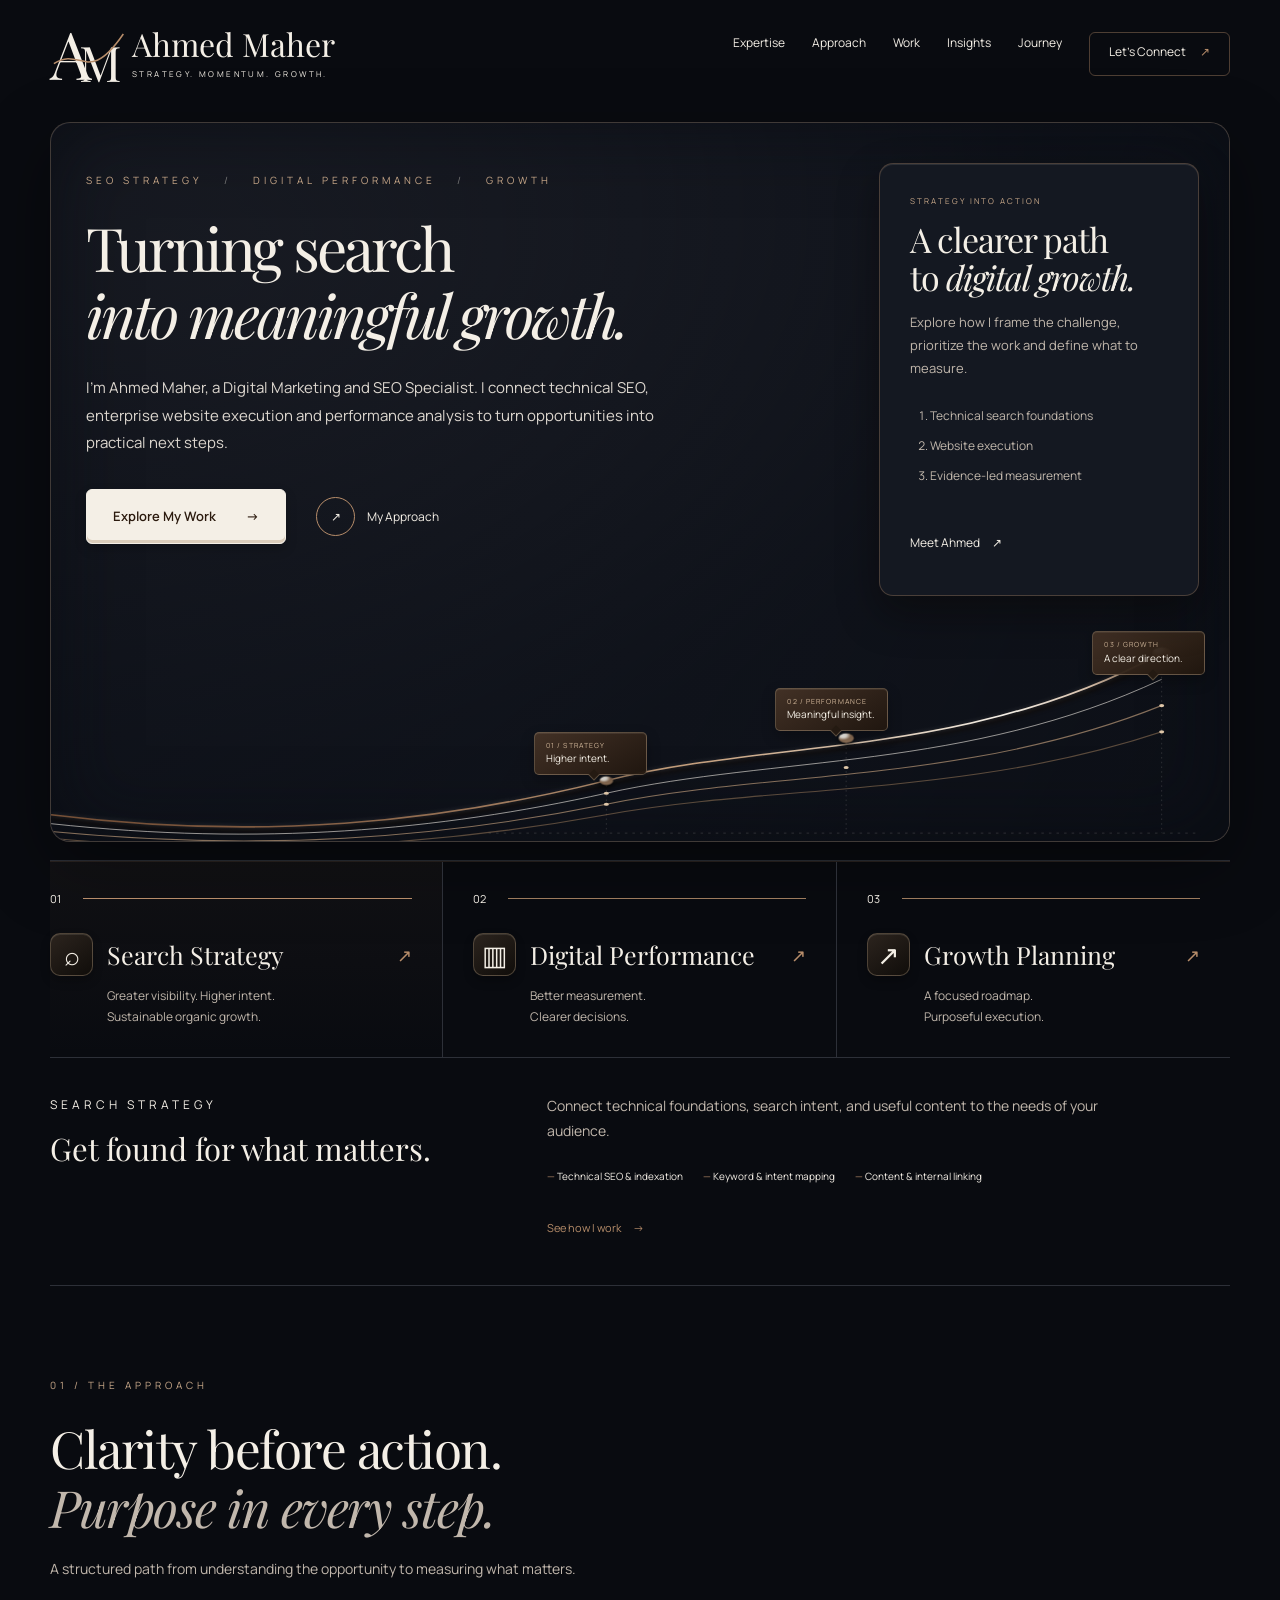
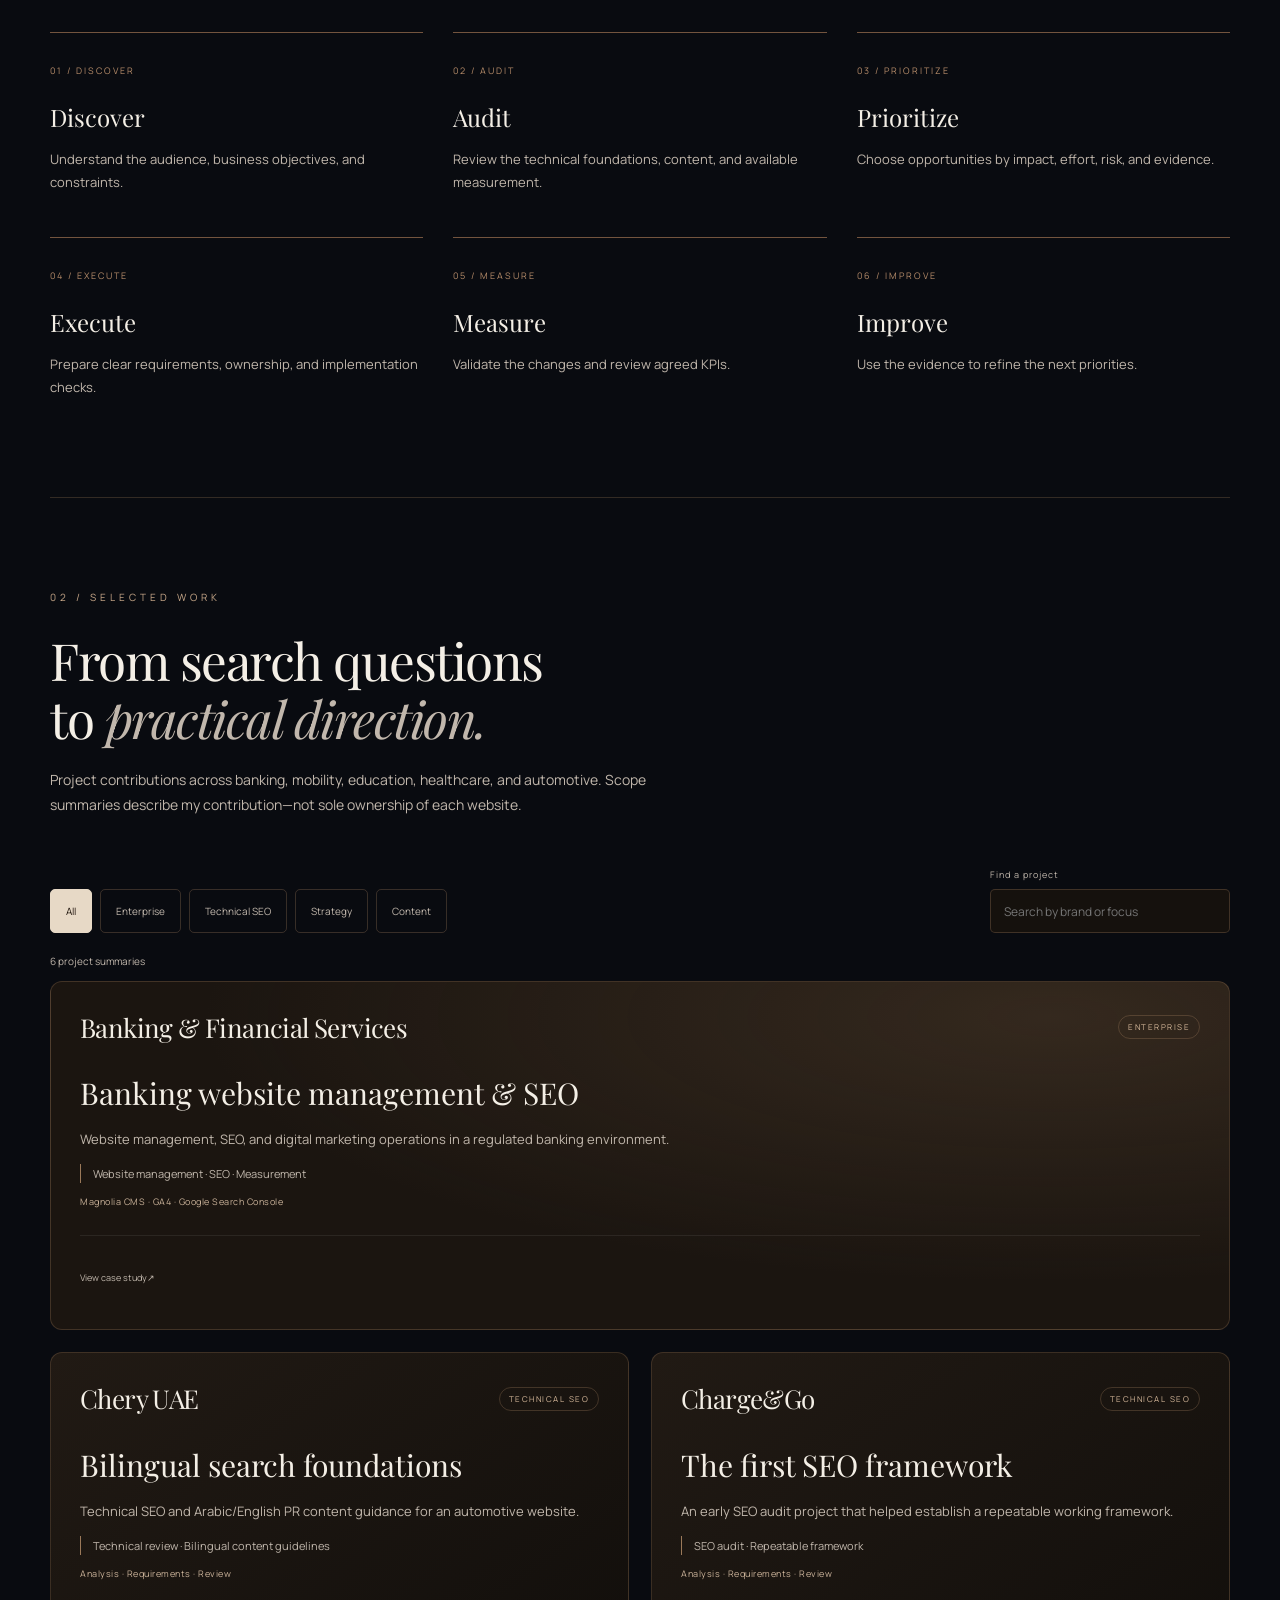
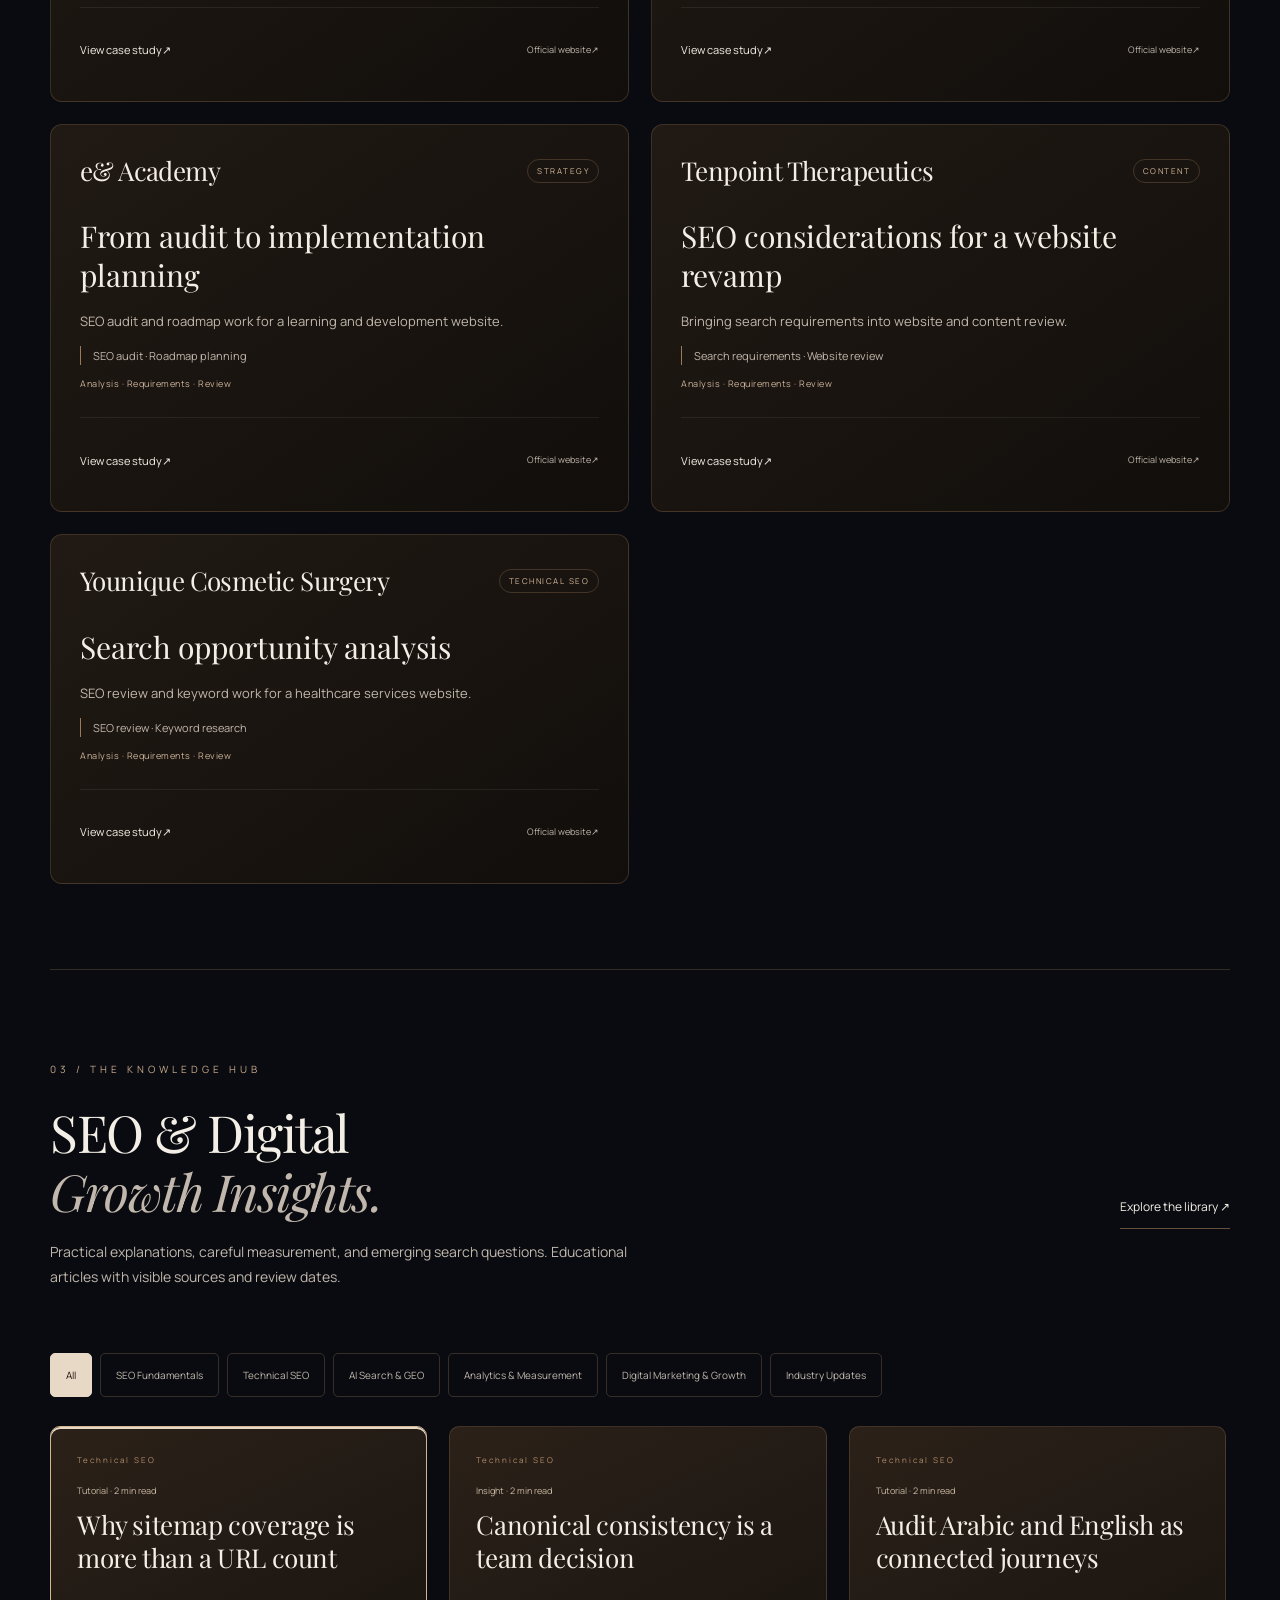
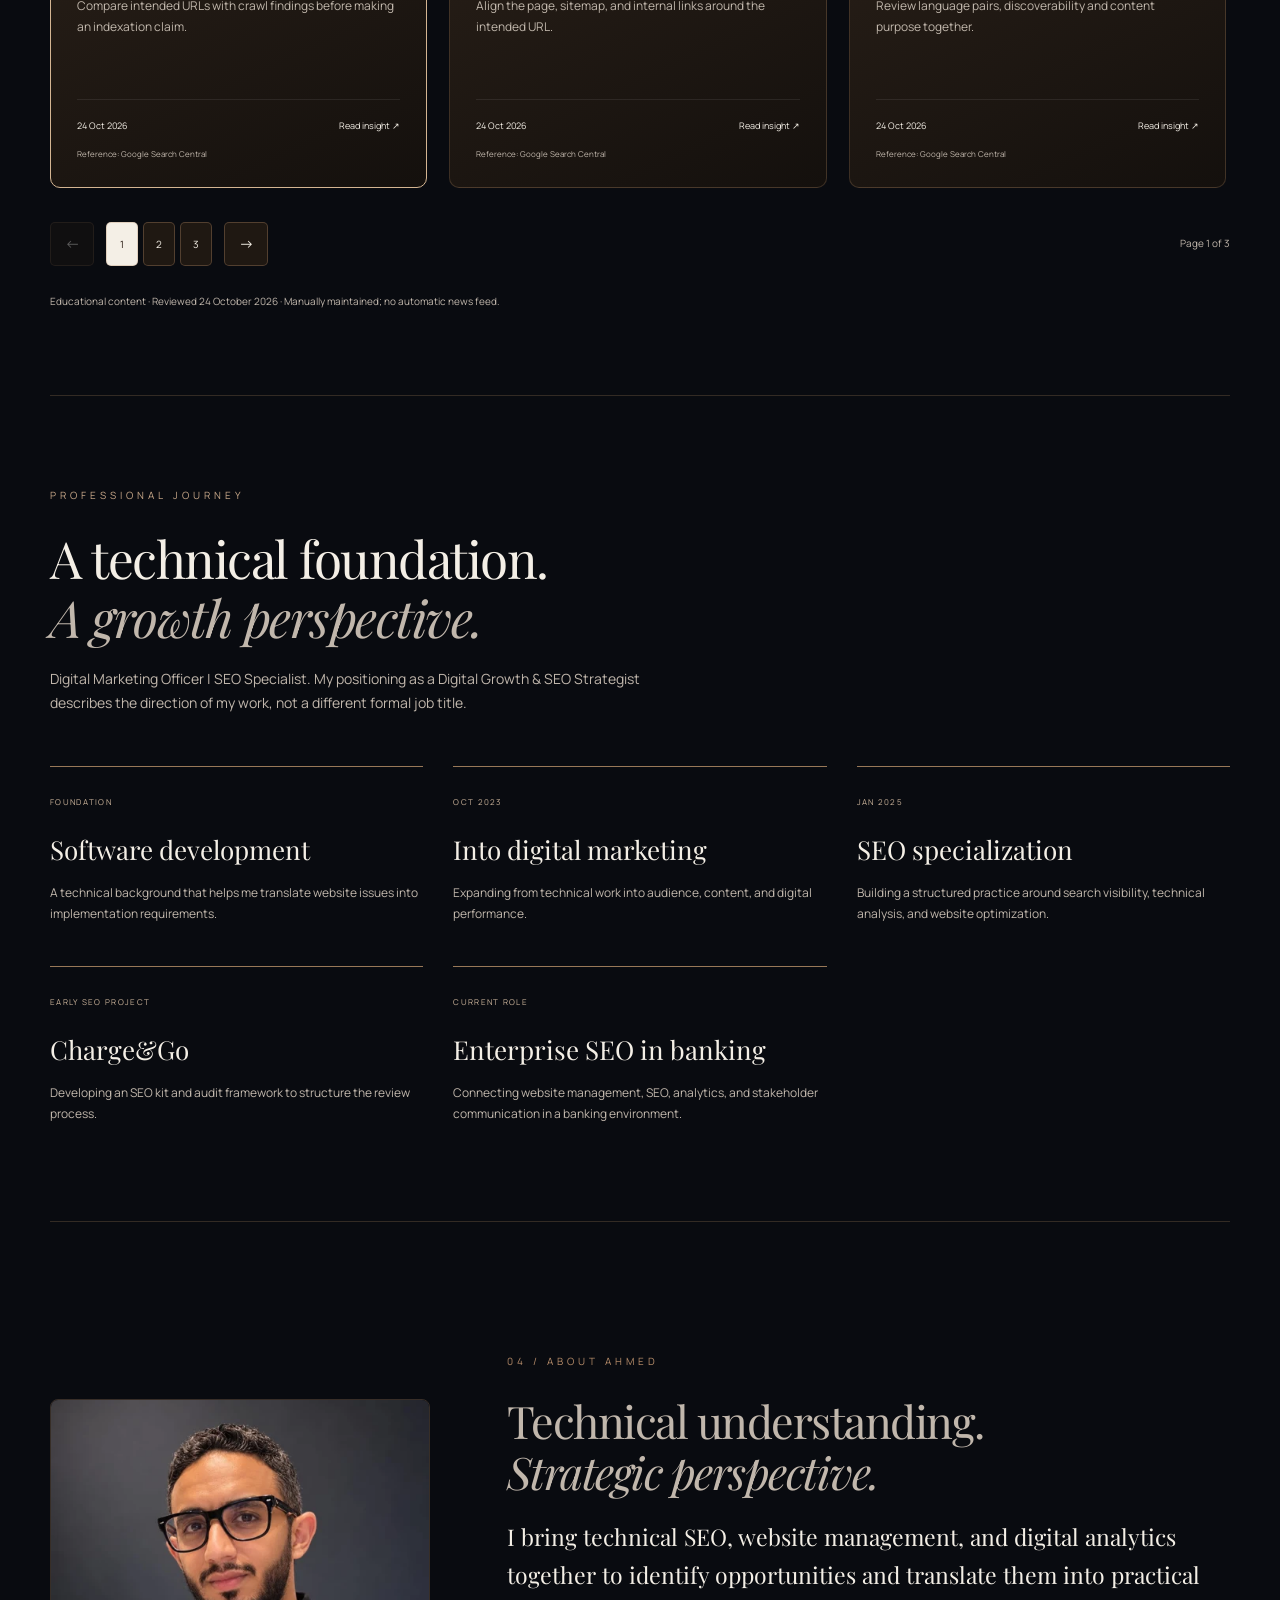
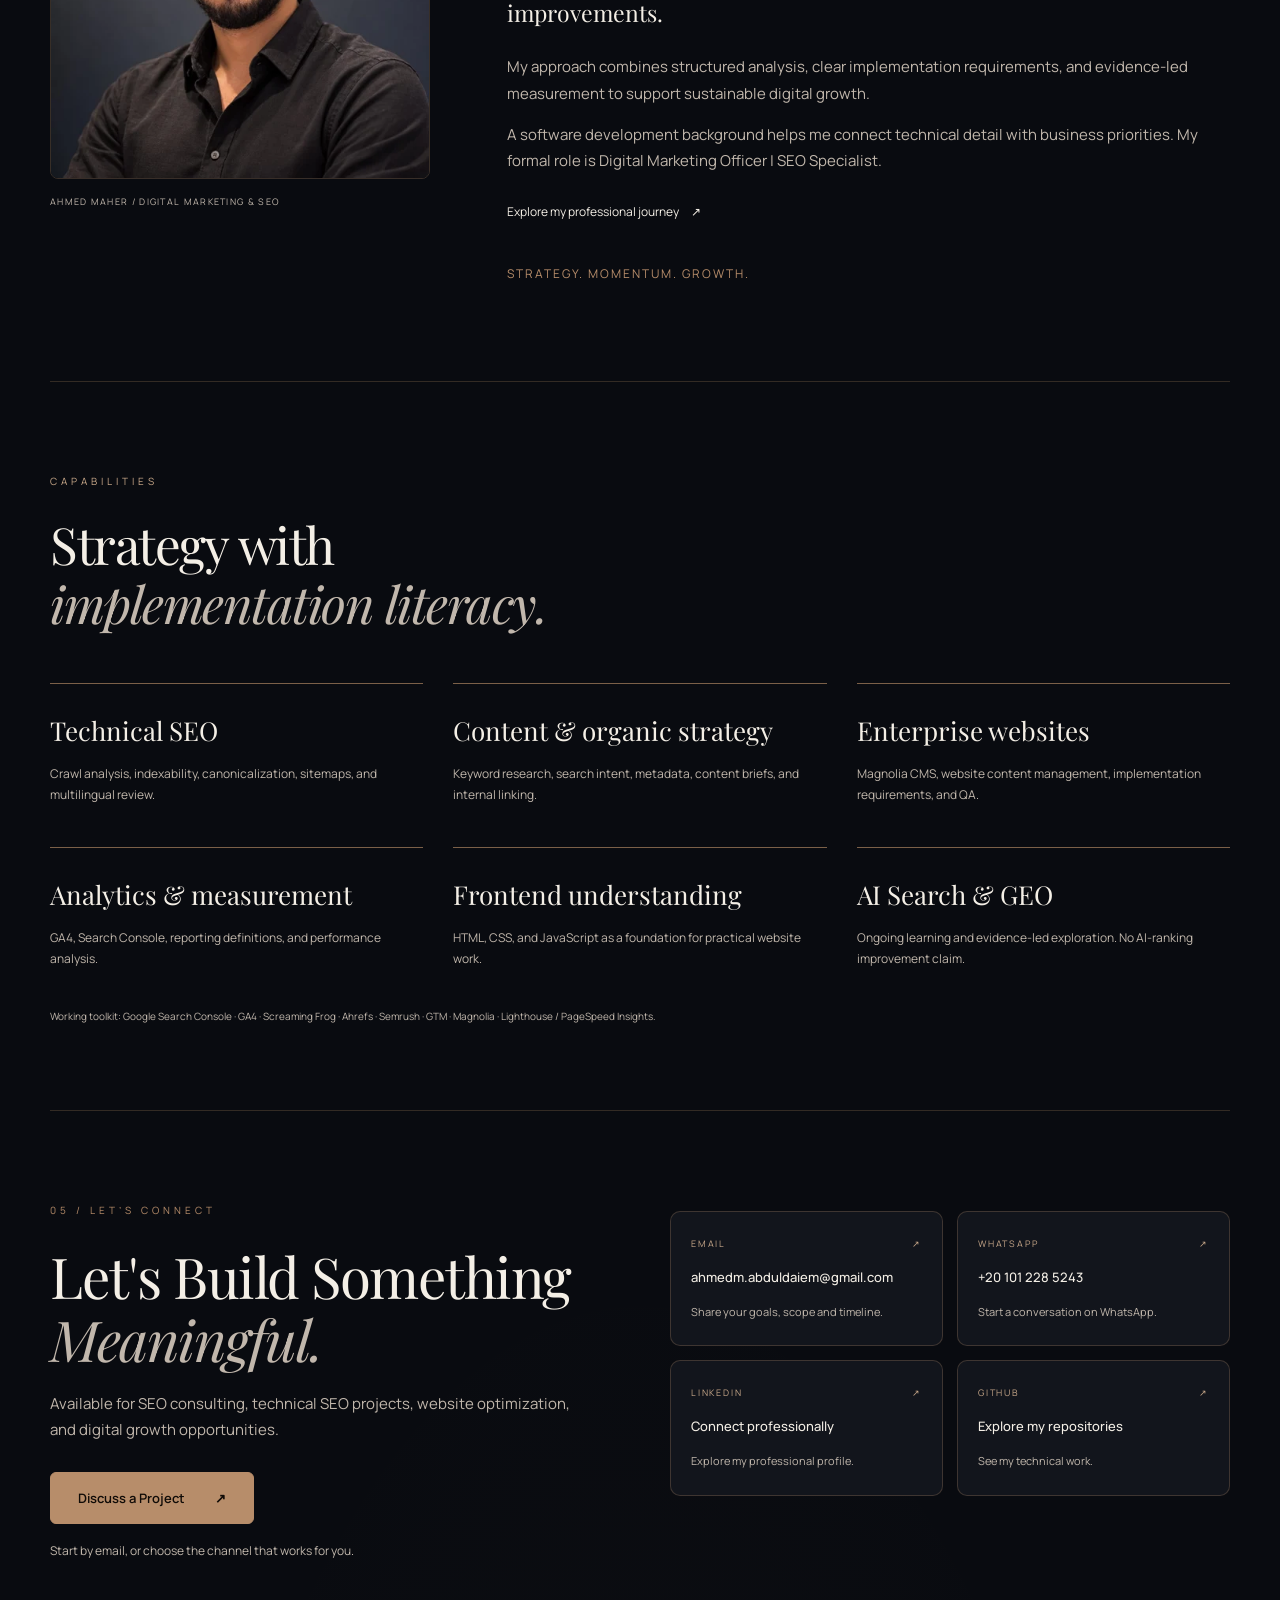
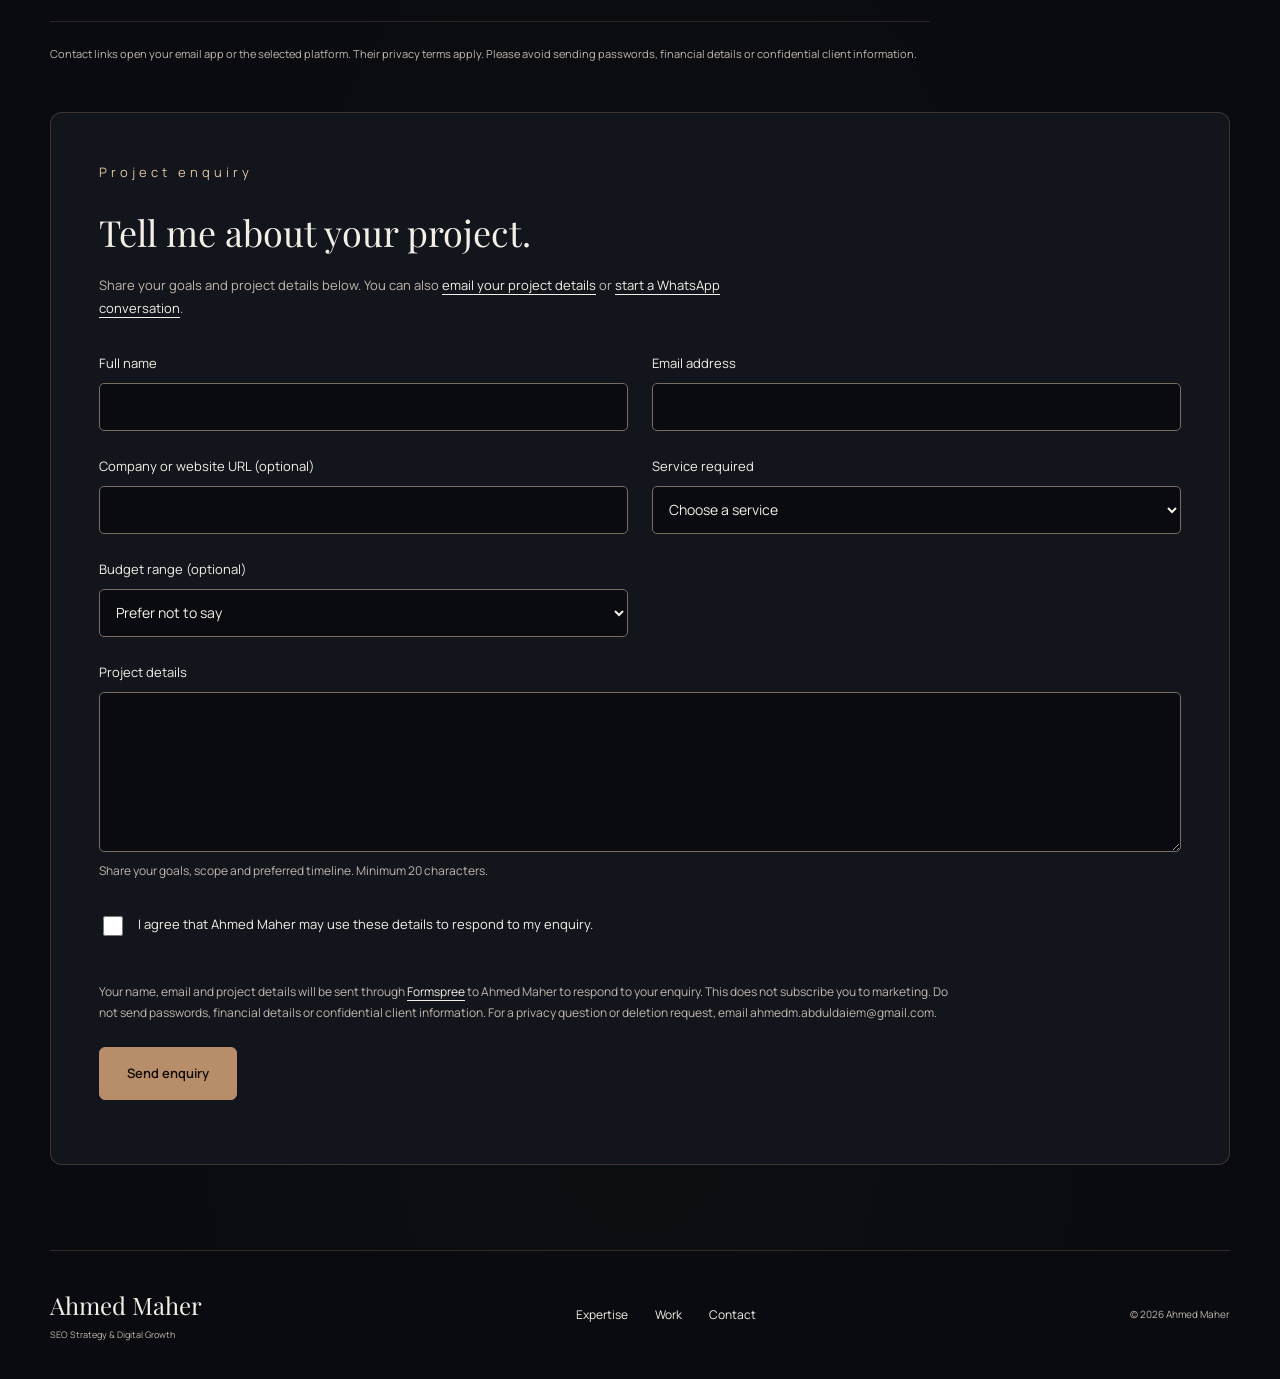
==== commit d70562c6: "Fix sitemap coverage and finalize portfolio files" ====
--- a/index.html
+++ b/index.html
@@ -1,8 +1,9 @@
-<!doctype html>
-<html lang="en"><head><meta charset="utf-8"><meta name="viewport" content="width=device-width,initial-scale=1"><title>Ahmed Maher — Digital Growth & SEO Strategist</title><meta name="description" content="Connect search visibility with business impact through SEO strategy, digital performance analysis and prioritized growth planning."><meta property="og:title" content="Ahmed Maher — SEO Strategy & Digital Growth"><meta property="og:description" content="Build visibility. Create lasting growth."><meta property="og:type" content="website"><link rel="canonical" href="https://ahmedmabduldaiem-dm.github.io/ahmed-maher-portfolio/index.html"><meta property="og:url" content="https://ahmedmabduldaiem-dm.github.io/ahmed-maher-portfolio/index.html"><link rel="icon" href="assets/icons/favicon.svg" type="image/svg+xml"><link rel="preconnect" href="https://fonts.googleapis.com"><link rel="preconnect" href="https://fonts.gstatic.com" crossorigin><link href="https://fonts.googleapis.com/css2?family=Playfair+Display:ital,wght@0,400;0,500;1,400&family=Manrope:wght@400;500;600&display=swap" rel="stylesheet"><link rel="stylesheet" href="css/styles.css"><link rel="stylesheet" href="css/portfolio.css"><script src="js/main.js" defer></script><script src="js/portfolio.js" defer></script><script type="application/ld+json">{"@context":"https://schema.org","@type":"Person","name":"Ahmed Maher","knowsAbout":["SEO strategy","Technical SEO","Digital performance","Analytics and measurement"]}</script></head><body>
-<a class="skip" href="#main">Skip to content</a><header class="header wrap"><a class="brand" href="#home" aria-label="Ahmed Maher home"><span class="monogram" aria-hidden="true">A<span>M</span><svg viewBox="0 0 100 60"><path d="M5 43 C40 20 48 72 94 5"/></svg></span><span>Ahmed Maher<small>DIGITAL GROWTH & SEO STRATEGY</small></span></a><button class="menu-toggle" aria-expanded="false" aria-controls="navigation" hidden>Menu <span aria-hidden="true">☰</span></button><nav id="navigation" aria-label="Main navigation"><a href="#expertise">Expertise</a><a href="#approach">Approach</a><a href="#projects">Work</a><a href="#insights">Insights</a><a href="#journey">Journey</a><a class="connect" href="#contact">Let’s Connect <span aria-hidden="true">↗</span></a></nav></header>
-<main id="main"><section class="hero wrap" id="home"><div class="hero-copy"><p class="eyebrow">SEO STRATEGY <span>/</span> DIGITAL PERFORMANCE <span>/</span> GROWTH</p><h1>Turning search<br><em>into meaningful growth.</em></h1><p class="intro">I connect technical SEO, enterprise website execution, and performance data to give digital growth a clear direction.</p><div class="actions"><a class="button" href="#projects">Explore My Work <span aria-hidden="true">→</span></a><a class="text-link" href="#approach"><span class="circle" aria-hidden="true">↗</span> My Approach</a></div></div><aside class="lead-card" aria-labelledby="lead-heading"><p class="eyebrow">YOUR NEXT CHAPTER</p><h2 id="lead-heading">Start your<br> <em>growth journey.</em></h2><p class="lead-intro">Tell me where you want to go.</p><form id="lead-form"><label for="lead-name">Your name</label><input id="lead-name" name="name" autocomplete="name" maxlength="100" required placeholder="Full name"><label for="lead-email">Work email</label><input id="lead-email" name="email" type="email" autocomplete="email" maxlength="254" required placeholder="you@company.com"><label for="lead-interest">What would you like to improve?</label><select id="lead-interest" name="interest" required><option value="">Select your focus</option><option>Search visibility & SEO</option><option>Analytics & measurement</option><option>Digital growth roadmap</option></select><button class="button apply-button" type="submit" disabled>Apply now <span aria-hidden="true">↗</span></button><p class="form-note" id="lead-note">Enquiries will open soon. Submission is not enabled yet.</p><p id="lead-status" role="status"></p></form></aside><div class="growth growth-sculpted" aria-hidden="true"><svg viewBox="0 0 1400 400" preserveAspectRatio="none"><defs><linearGradient id="ribbon" x1="0" y1="1" x2="1" y2="0"><stop stop-color="#6e4931"/><stop offset=".48" stop-color="#c6a17f"/><stop offset=".75" stop-color="#f4efe6"/><stop offset="1" stop-color="#b68b67"/></linearGradient><radialGradient id="pearl" cx=".3" cy=".2"><stop stop-color="#fffdf8"/><stop offset=".45" stop-color="#f4efe6"/><stop offset="1" stop-color="#8e7057"/></radialGradient><filter id="depth" x="-30%" y="-50%" width="160%" height="200%"><feDropShadow dx="0" dy="5" stdDeviation="4" flood-color="#000" flood-opacity=".8"/></filter></defs><g class="graph-guides"><path d="M660 285V385M945 204V385M1320 42V385"/><path d="M520 385H1360"/></g><g class="ribbon-shadow"><path d="M0 350 C250 400 460 365 660 285 S1090 242 1320 42"/></g><g class="curves"><path d="M0 350 C250 400 460 365 660 285 S1090 242 1320 42"/><path d="M0 367 C250 410 460 380 660 309 S1090 265 1320 92"/><path d="M0 382 C250 420 460 395 660 330 S1090 290 1320 142"/><path d="M0 395 C250 430 460 408 660 350 S1090 315 1320 192"/></g><g class="graph-minor"><circle cx="660" cy="309" r="3"/><circle cx="660" cy="330" r="3"/><circle cx="945" cy="260" r="3"/><circle cx="1320" cy="142" r="3"/><circle cx="1320" cy="192" r="3"/></g><g class="nodes" filter="url(#depth)"><circle cx="660" cy="285" r="8"/><circle cx="945" cy="204" r="9"/><circle cx="1320" cy="42" r="11"/></g></svg><span class="graph-tag tag-strategy"><small>01 / STRATEGY</small><strong>Higher intent.</strong></span><span class="graph-tag tag-performance"><small>02 / PERFORMANCE</small><strong>Meaningful insight.</strong></span><span class="graph-tag tag-growth"><small>03 / GROWTH</small><strong>A clear direction.</strong></span></div></section>
-<section class="expertise wrap" id="expertise" aria-label="Expertise"><div class="expertise-select" aria-label="Explore expertise"><button class="expertise-choice selected" aria-expanded="true" aria-controls="expertise-detail" data-expertise="0"><span class="number">01</span><span class="expertise-title"><span class="service-icon" aria-hidden="true">⌕</span>Search Strategy <span class="arrow">↗</span></span><span class="service-summary">Greater visibility. Higher intent.<br>Sustainable organic growth.</span></button><button class="expertise-choice" aria-expanded="false" aria-controls="expertise-detail" data-expertise="1"><span class="number">02</span><span class="expertise-title"><span class="service-icon" aria-hidden="true">▥</span>Digital Performance <span class="arrow">↗</span></span><span class="service-summary">Better measurement.<br>Clearer decisions.</span></button><button class="expertise-choice" aria-expanded="false" aria-controls="expertise-detail" data-expertise="2"><span class="number">03</span><span class="expertise-title"><span class="service-icon" aria-hidden="true">↗</span>Growth Planning <span class="arrow">↗</span></span><span class="service-summary">A focused roadmap.<br>Purposeful execution.</span></button></div><noscript><p>Digital Performance: GA4 and Search Console analysis, measurement requirements, and performance reporting. Growth Planning: opportunity prioritization, implementation requirements, and KPI planning.</p></noscript><div id="expertise-detail" class="expertise-detail" aria-live="polite"><p class="eyebrow">SEARCH STRATEGY</p><h2>Get found for what matters.</h2><p>Connect technical foundations, search intent, and useful content to the needs of your audience.</p><ul><li>Technical SEO & indexation</li><li>Keyword & intent mapping</li><li>Content & internal linking</li></ul><a href="#approach" class="text-link">See how I work <span aria-hidden="true">→</span></a></div></section>
-<section class="section wrap" id="approach"><div class="section-heading"><p class="eyebrow">01 / THE APPROACH</p><h2>Clarity before action.<br><em>Purpose in every step.</em></h2><p>A structured path from understanding the opportunity to measuring what matters.</p></div><div class="process"><article><span>01 / DISCOVER</span><h3>Discover</h3><p>Understand the audience, business objectives, and constraints.</p></article><article><span>02 / AUDIT</span><h3>Audit</h3><p>Review the technical foundations, content, and available measurement.</p></article><article><span>03 / PRIORITIZE</span><h3>Prioritize</h3><p>Choose opportunities by impact, effort, risk, and evidence.</p></article><article><span>04 / EXECUTE</span><h3>Execute</h3><p>Prepare clear requirements, ownership, and implementation checks.</p></article><article><span>05 / MEASURE</span><h3>Measure</h3><p>Validate the changes and review agreed KPIs.</p></article><article><span>06 / IMPROVE</span><h3>Improve</h3><p>Use the evidence to refine the next priorities.</p></article></div></section>
-<section class="section wrap" id="projects"><div class="section-heading"><p class="eyebrow">02 / SELECTED WORK</p><h2>From search questions<br>to <em>practical direction.</em></h2><p>Project contributions across banking, mobility, education, healthcare, and automotive. Scope summaries describe my contribution—not sole ownership of each website.</p></div><div class="portfolio-tools" hidden><div class="filter-row" aria-label="Project categories"><button type="button" data-project-filter="All" aria-pressed="true">All</button><button type="button" data-project-filter="Enterprise" aria-pressed="false">Enterprise</button><button type="button" data-project-filter="Technical SEO" aria-pressed="false">Technical SEO</button><button type="button" data-project-filter="Strategy" aria-pressed="false">Strategy</button><button type="button" data-project-filter="Content" aria-pressed="false">Content</button></div><label class="search-label">Find a project<input type="search" id="project-search" placeholder="Search by brand or focus"></label></div><p id="project-count" class="result-count" role="status">6 project summaries</p><div class="project-grid"><article class="project-card" data-category="Enterprise" data-search="banking &amp; financial services banking website management &amp; seo website management, seo, and digital marketing operations in a regulated banking environment."><div class="project-top"><span class="brand-text">Banking &amp; Financial Services</span><span class="pill">Enterprise</span></div><h3><a href="projects/banking-seo/index.html">Banking website management &amp; SEO</a></h3><p>Website management, SEO, and digital marketing operations in a regulated banking environment.</p><p class="project-status">Public summary; employer identity withheld pending permission</p><div class="project-meta">Magnolia CMS · GA4 · Google Search Console</div><div class="card-actions"><a href="projects/banking-seo/index.html">View case study <span aria-hidden="true">↗</span></a></div></article><article class="project-card" data-category="Technical SEO" data-search="chery uae bilingual search foundations technical seo and arabic/english pr content guidance for an automotive website."><div class="project-top"><span class="brand-text">Chery UAE</span><span class="pill">Technical SEO</span></div><h3><a href="projects/chery-uae/index.html">Bilingual search foundations</a></h3><p>Technical SEO and Arabic/English PR content guidance for an automotive website.</p><p class="project-status">Guidelines prepared; technical resolution not verified</p><div class="project-meta">Analysis · Requirements · Review</div><div class="card-actions"><a href="projects/chery-uae/index.html">View case study <span aria-hidden="true">↗</span></a><a href="https://cheryuae.com/en" target="_blank" rel="noopener noreferrer">Official website <span aria-hidden="true">↗</span></a></div></article><article class="project-card" data-category="Technical SEO" data-search="charge&amp;go the first seo framework an early seo audit project that helped establish a repeatable working framework."><div class="project-top"><span class="brand-text">Charge&amp;Go</span><span class="pill">Technical SEO</span></div><h3><a href="projects/charge-and-go/index.html">The first SEO framework</a></h3><p>An early SEO audit project that helped establish a repeatable working framework.</p><p class="project-status">Early project; completion date not recorded</p><div class="project-meta">Analysis · Requirements · Review</div><div class="card-actions"><a href="projects/charge-and-go/index.html">View case study <span aria-hidden="true">↗</span></a><a href="https://www.chargeandgo.ae/en" target="_blank" rel="noopener noreferrer">Official website <span aria-hidden="true">↗</span></a></div></article><article class="project-card" data-category="Strategy" data-search="e&amp; academy from audit to implementation planning seo audit and roadmap work for a learning and development website."><div class="project-top"><span class="brand-text">e&amp; Academy</span><span class="pill">Strategy</span></div><h3><a href="projects/e-and-academy/index.html">From audit to implementation planning</a></h3><p>SEO audit and roadmap work for a learning and development website.</p><p class="project-status">Phase 1 mentioned in records; delivery scope not independently validated</p><div class="project-meta">Analysis · Requirements · Review</div><div class="card-actions"><a href="projects/e-and-academy/index.html">View case study <span aria-hidden="true">↗</span></a><a href="https://www.ea.ae/" target="_blank" rel="noopener noreferrer">Official website <span aria-hidden="true">↗</span></a></div></article><article class="project-card" data-category="Content" data-search="tenpoint therapeutics seo considerations for a website revamp bringing search requirements into website and content review."><div class="project-top"><span class="brand-text">Tenpoint Therapeutics</span><span class="pill">Content</span></div><h3><a href="projects/tenpoint/index.html">SEO considerations for a website revamp</a></h3><p>Bringing search requirements into website and content review.</p><p class="project-status">Review contribution; website deployment not attributed</p><div class="project-meta">Analysis · Requirements · Review</div><div class="card-actions"><a href="projects/tenpoint/index.html">View case study <span aria-hidden="true">↗</span></a><a href="https://tenpointtherapeutics.com/" target="_blank" rel="noopener noreferrer">Official website <span aria-hidden="true">↗</span></a></div></article><article class="project-card" data-category="Technical SEO" data-search="younique cosmetic surgery search opportunity analysis seo review and keyword work for a healthcare services website."><div class="project-top"><span class="brand-text">Younique Cosmetic Surgery</span><span class="pill">Technical SEO</span></div><h3><a href="projects/younique-surgery/index.html">Search opportunity analysis</a></h3><p>SEO review and keyword work for a healthcare services website.</p><p class="project-status">Analysis contribution; implementation status not verified</p><div class="project-meta">Analysis · Requirements · Review</div><div class="card-actions"><a href="projects/younique-surgery/index.html">View case study <span aria-hidden="true">↗</span></a><a href="https://www.youniquecosmeticsurgery.com/" target="_blank" rel="noopener noreferrer">Official website <span aria-hidden="true">↗</span></a></div></article></div><p id="project-empty" hidden>No projects match. Try a different search or category.</p></section><section class="section wrap knowledge" id="insights"><div class="hub-heading"><div class="section-heading"><p class="eyebrow">03 / THE KNOWLEDGE HUB</p><h2>SEO & Digital<br><em>Growth Insights.</em></h2><p>Practical explanations, careful measurement, and emerging search questions. Educational articles with visible sources and review dates.</p></div><a class="text-link" href="insights/index.html">Explore the library ↗</a></div><div class="filter-row hub-filter" aria-label="Insight categories" hidden><button type="button" data-insight-filter="All" aria-pressed="true">All</button><button type="button" data-insight-filter="SEO Fundamentals" aria-pressed="false">SEO Fundamentals</button><button type="button" data-insight-filter="Technical SEO" aria-pressed="false">Technical SEO</button><button type="button" data-insight-filter="AI Search &amp; GEO" aria-pressed="false">AI Search &amp; GEO</button><button type="button" data-insight-filter="Analytics &amp; Measurement" aria-pressed="false">Analytics &amp; Measurement</button><button type="button" data-insight-filter="Digital Marketing &amp; Growth" aria-pressed="false">Digital Marketing &amp; Growth</button><button type="button" data-insight-filter="Industry Updates" aria-pressed="false">Industry Updates</button></div><div class="carousel" role="region" aria-roledescription="carousel" aria-label="SEO and digital growth insights"><div class="insight-track" id="insight-track" tabindex="0" aria-label="Scrollable articles; use left and right arrow keys"><article class="insight-card" data-insight-category="Technical SEO"><p class="eyebrow">Technical SEO</p><p class="insight-meta">Tutorial · 2 min read</p><h3><a href="insights/sitemap-coverage/index.html">Why sitemap coverage is more than a URL count</a></h3><p>Compare intended URLs with crawl findings before making an indexation claim.</p><div class="insight-bottom"><time datetime="2026-10-24">24 Oct 2026</time><a href="insights/sitemap-coverage/index.html">Read insight ↗</a></div><small class="source-credit">Reference: Google Search Central</small></article><article class="insight-card" data-insight-category="Technical SEO"><p class="eyebrow">Technical SEO</p><p class="insight-meta">Insight · 2 min read</p><h3><a href="insights/canonical-consistency/index.html">Canonical consistency is a team decision</a></h3><p>Align the page, sitemap, and internal links around the intended URL.</p><div class="insight-bottom"><time datetime="2026-10-24">24 Oct 2026</time><a href="insights/canonical-consistency/index.html">Read insight ↗</a></div><small class="source-credit">Reference: Google Search Central</small></article><article class="insight-card" data-insight-category="Technical SEO"><p class="eyebrow">Technical SEO</p><p class="insight-meta">Tutorial · 2 min read</p><h3><a href="insights/multilingual-audit/index.html">Audit Arabic and English as connected journeys</a></h3><p>Review language pairs, discoverability and content purpose together.</p><div class="insight-bottom"><time datetime="2026-10-24">24 Oct 2026</time><a href="insights/multilingual-audit/index.html">Read insight ↗</a></div><small class="source-credit">Reference: Google Search Central</small></article><article class="insight-card" data-insight-category="AI Search &amp; GEO"><p class="eyebrow">AI Search &amp; GEO</p><p class="insight-meta">Analysis · 2 min read</p><h3><a href="insights/ai-search-foundations/index.html">AI search: keep the foundations, test the hypotheses</a></h3><p>Distinguish published guidance from experimental discoverability ideas.</p><div class="insight-bottom"><time datetime="2026-10-24">24 Oct 2026</time><a href="insights/ai-search-foundations/index.html">Read insight ↗</a></div><small class="source-credit">Reference: Google Search Central</small></article><article class="insight-card" data-insight-category="Analytics &amp; Measurement"><p class="eyebrow">Analytics &amp; Measurement</p><p class="insight-meta">Insight · 2 min read</p><h3><a href="insights/organic-business-outcomes/index.html">Connect organic search to business outcomes carefully</a></h3><p>Keep visits, event counts, submissions and qualified leads distinct.</p><div class="insight-bottom"><time datetime="2026-10-24">24 Oct 2026</time><a href="insights/organic-business-outcomes/index.html">Read insight ↗</a></div><small class="source-credit">Reference: Google Analytics Help</small></article><article class="insight-card" data-insight-category="Digital Marketing &amp; Growth"><p class="eyebrow">Digital Marketing &amp; Growth</p><p class="insight-meta">Opinion · 2 min read</p><h3><a href="insights/prioritize-seo/index.html">Turn an SEO backlog into a useful growth plan</a></h3><p>Use impact, effort, dependencies and validation to choose the next step.</p><div class="insight-bottom"><time datetime="2026-10-24">24 Oct 2026</time><a href="insights/prioritize-seo/index.html">Read insight ↗</a></div><small class="source-credit">Reference: Google Search Central</small></article><article class="insight-card" data-insight-category="SEO Fundamentals"><p class="eyebrow">SEO Fundamentals</p><p class="insight-meta">Insight · 2 min read</p><h3><a href="insights/search-intent/index.html">Start keyword planning with a useful audience question</a></h3><p>Connect the search question to a page purpose before optimizing individual words.</p><div class="insight-bottom"><time datetime="2026-10-24">24 Oct 2026</time><a href="insights/search-intent/index.html">Read insight ↗</a></div><small class="source-credit">Reference: Google Search Central</small></article></div><p id="insight-empty" hidden>No verified industry updates are published yet. Explore the educational articles in another category.</p><div class="carousel-controls" hidden><button type="button" id="insight-prev" aria-label="Previous insights">←</button><div class="carousel-pages" aria-label="Insight pages"></div><button type="button" id="insight-next" aria-label="Next insights">→</button><span id="carousel-status" class="result-count" aria-live="polite"></span></div></div><p class="editorial-note">Educational content · Reviewed 24 October 2026 · Manually maintained; no automatic news feed.</p></section><section class="section wrap" id="journey"><div class="section-heading"><p class="eyebrow">PROFESSIONAL JOURNEY</p><h2>A technical foundation.<br><em>A growth perspective.</em></h2><p>Digital Marketing Officer | SEO Specialist. My positioning as a Digital Growth & SEO Strategist describes the direction of my work, not a different formal job title.</p></div><ol class="journey-list"><li><span>FOUNDATION</span><h3>Software development</h3><p>A technical background that helps me translate website issues into implementation requirements.</p></li><li><span>OCT 2023</span><h3>Into digital marketing</h3><p>Expanding from technical work into audience, content, and digital performance.</p></li><li><span>JAN 2025</span><h3>SEO specialization</h3><p>Building a structured practice around search visibility, technical analysis, and website optimization.</p></li><li><span>EARLY SEO PROJECT / DATE NOT RECORDED</span><h3>Charge&Go</h3><p>Developing an SEO kit and audit framework. Exact project dates are not established.</p></li><li><span>CURRENT ROLE</span><h3>Enterprise SEO in banking</h3><p>Connecting website management, SEO, analytics, and stakeholder communication in a banking environment.</p></li></ol></section><section class="section wrap about" id="about"><div><p class="eyebrow">04 / ABOUT AHMED</p><h2>Technical understanding.<br><em>Strategic perspective.</em></h2></div><div><p class="large-copy">Search is the starting point. Business growth is the direction.</p><p>I bring technical SEO, analytics, and structured planning together. From a website audit to a performance readout, my focus is the same: make the opportunity clear, give the team a practical next step, and measure progress with care.</p><p class="signature">Strategy. Performance. Growth.</p></div></section>
-<section class="section wrap" id="capabilities"><div class="section-heading"><p class="eyebrow">CAPABILITIES</p><h2>Strategy with<br><em>implementation literacy.</em></h2></div><div class="capability-grid"><article><h3>Technical SEO</h3><p>Crawl analysis, indexability, canonicalization, sitemaps, and multilingual review.</p></article><article><h3>Content & organic strategy</h3><p>Keyword research, search intent, metadata, content briefs, and internal linking.</p></article><article><h3>Enterprise websites</h3><p>Magnolia CMS, website content management, implementation requirements, and QA.</p></article><article><h3>Analytics & measurement</h3><p>GA4, Search Console, reporting definitions, and performance analysis.</p></article><article><h3>Frontend understanding</h3><p>HTML, CSS, and JavaScript as a foundation for practical website work.</p></article><article><h3>AI Search & GEO</h3><p>Ongoing learning and evidence-led exploration. No AI-ranking improvement claim.</p></article></div><p class="editorial-note">Working toolkit: Google Search Console · GA4 · Screaming Frog · Ahrefs · Semrush · GTM · Magnolia · Lighthouse / PageSpeed Insights. BigQuery, Funnel.io and Looker Studio are not presented as deployed client capabilities without supporting evidence.</p></section><section class="section wrap contact" id="contact"><p class="eyebrow">05 / LET’S CONNECT</p><h2>Start with a better <em>question.</em></h2><p>Have a search challenge or a growth opportunity? Let’s give it a clear direction.</p><div class="contact-links"><p><span>Email</span><strong>Contact address coming soon</strong></p><p><span>LinkedIn</span><strong>Profile link coming soon</strong></p></div><p class="note">Contact destinations are awaiting confirmation.</p></section></main><footer class="wrap"><a class="footer-brand" href="#home">Ahmed Maher<small>SEO Strategy & Digital Growth</small></a><nav aria-label="Footer navigation"><a href="#expertise">Expertise</a><a href="#projects">Work</a><a href="#contact">Contact</a></nav><p>© <span id="year">2026</span> Ahmed Maher</p></footer></body></html>
+<!DOCTYPE html>
+
+<html lang="en"><head><meta charset="utf-8"/><meta content="width=device-width,initial-scale=1" name="viewport"/><title>Ahmed Maher | Digital Marketing &amp; SEO Specialist</title><meta content="Ahmed Maher, Digital Marketing and SEO Specialist. Explore technical SEO, enterprise website management, analytics and practical growth planning." name="description"/><meta content="Ahmed Maher | Digital Marketing &amp; SEO Specialist" property="og:title"/><meta content="Ahmed Maher, Digital Marketing and SEO Specialist. Explore technical SEO, enterprise website management, analytics and practical growth planning." property="og:description"/><meta content="website" property="og:type"/><link href="https://ahmedmabduldaiem-dm.github.io/ahmed-maher-portfolio/" rel="canonical"/><meta content="https://ahmedmabduldaiem-dm.github.io/ahmed-maher-portfolio/" property="og:url"/><link href="assets/icons/favicon.svg" rel="icon" type="image/svg+xml"/><link href="https://fonts.googleapis.com" rel="preconnect"/><link crossorigin="" href="https://fonts.gstatic.com" rel="preconnect"/><link href="https://fonts.googleapis.com/css2?family=Playfair+Display:ital,wght@0,400;0,500;1,400&amp;family=Manrope:wght@400;500;600&amp;display=swap" rel="stylesheet"/><link href="css/styles.css" rel="stylesheet"/><link href="css/portfolio.css" rel="stylesheet"/><script defer="" src="js/main.js"></script><script defer="" src="js/portfolio.js"></script><script type="application/ld+json">{"@context": "https://schema.org", "@type": "Person", "name": "Ahmed Maher", "knowsAbout": ["SEO strategy", "Technical SEO", "Digital performance", "Analytics and measurement"], "url": "https://ahmedmabduldaiem-dm.github.io/ahmed-maher-portfolio/", "jobTitle": "Digital Marketing Officer | SEO Specialist", "sameAs": ["https://www.linkedin.com/in/ahmed-maher-digital-marketing/", "https://github.com/ahmedmabduldaiem-dm"]}</script><meta content="https://ahmedmabduldaiem-dm.github.io/ahmed-maher-portfolio/assets/images/social-card.jpg" property="og:image"/><meta content="1200" property="og:image:width"/><meta content="630" property="og:image:height"/><meta content="Ahmed Maher — Digital Marketing &amp; SEO Specialist" property="og:image:alt"/><meta content="Ahmed Maher" property="og:site_name"/><meta content="summary_large_image" name="twitter:card"/><script src="js/inquiry.js" type="module"></script></head><body>
+<a class="skip" href="#main">Skip to content</a><header class="header wrap"><a aria-label="Ahmed Maher home" class="brand" href="#home"><span aria-hidden="true" class="monogram">A<span>M</span><svg viewbox="0 0 100 60"><path d="M5 43 C40 20 48 72 94 5"></path></svg></span><span>Ahmed Maher<small>STRATEGY. MOMENTUM. GROWTH.</small></span></a><button aria-controls="navigation" aria-expanded="false" class="menu-toggle" hidden="">Menu <span aria-hidden="true">☰</span></button><nav aria-label="Main navigation" id="navigation"><a href="#expertise">Expertise</a><a href="#approach">Approach</a><a href="#projects">Work</a><a href="#insights">Insights</a><a href="#journey">Journey</a><a class="connect" href="#contact">Let’s Connect <span aria-hidden="true">↗</span></a></nav></header>
+<main id="main"><section class="hero wrap" id="home"><div class="hero-copy"><p class="eyebrow">SEO STRATEGY <span>/</span> DIGITAL PERFORMANCE <span>/</span> GROWTH</p><h1>Turning search<br/><em>into meaningful growth.</em></h1><p class="intro">I’m Ahmed Maher, a Digital Marketing and SEO Specialist. I connect technical SEO, enterprise website execution and performance analysis to turn opportunities into practical next steps.</p><div class="actions"><a class="button" href="#projects">Explore My Work <span aria-hidden="true">→</span></a><a class="text-link" href="#approach"><span aria-hidden="true" class="circle">↗</span> My Approach</a></div></div><aside aria-labelledby="lead-heading" class="lead-card"><p class="eyebrow">STRATEGY INTO ACTION</p><h2>A clearer path<br/> to <em>digital growth.</em></h2><p class="lead-intro">Explore how I frame the challenge, prioritize the work and define what to measure.</p><ol class="hero-focus"><li>Technical search foundations</li><li>Website execution</li><li>Evidence-led measurement</li></ol><a class="text-link" href="#about">Meet Ahmed <span aria-hidden="true">↗</span></a></aside><div aria-hidden="true" class="growth growth-sculpted"><svg preserveaspectratio="none" viewbox="0 0 1400 400"><defs><lineargradient id="ribbon" x1="0" x2="1" y1="1" y2="0"><stop stop-color="#6e4931"></stop><stop offset=".48" stop-color="#c6a17f"></stop><stop offset=".75" stop-color="#f4efe6"></stop><stop offset="1" stop-color="#b68b67"></stop></lineargradient><radialgradient cx=".3" cy=".2" id="pearl"><stop stop-color="#fffdf8"></stop><stop offset=".45" stop-color="#f4efe6"></stop><stop offset="1" stop-color="#8e7057"></stop></radialgradient><filter height="200%" id="depth" width="160%" x="-30%" y="-50%"><fedropshadow dx="0" dy="5" flood-color="#000" flood-opacity=".8" stddeviation="4"></fedropshadow></filter></defs><g class="graph-guides"><path d="M660 285V385M945 204V385M1320 42V385"></path><path d="M520 385H1360"></path></g><g class="ribbon-shadow"><path d="M0 350 C250 400 460 365 660 285 S1090 242 1320 42"></path></g><g class="curves"><path d="M0 350 C250 400 460 365 660 285 S1090 242 1320 42"></path><path d="M0 367 C250 410 460 380 660 309 S1090 265 1320 92"></path><path d="M0 382 C250 420 460 395 660 330 S1090 290 1320 142"></path><path d="M0 395 C250 430 460 408 660 350 S1090 315 1320 192"></path></g><g class="graph-minor"><circle cx="660" cy="309" r="3"></circle><circle cx="660" cy="330" r="3"></circle><circle cx="945" cy="260" r="3"></circle><circle cx="1320" cy="142" r="3"></circle><circle cx="1320" cy="192" r="3"></circle></g><g class="nodes" filter="url(#depth)"><circle cx="660" cy="285" r="8"></circle><circle cx="945" cy="204" r="9"></circle><circle cx="1320" cy="42" r="11"></circle></g></svg><span class="graph-tag tag-strategy"><small>01 / STRATEGY</small><strong>Higher intent.</strong></span><span class="graph-tag tag-performance"><small>02 / PERFORMANCE</small><strong>Meaningful insight.</strong></span><span class="graph-tag tag-growth"><small>03 / GROWTH</small><strong>A clear direction.</strong></span></div></section>
+<section aria-label="Expertise" class="expertise wrap" id="expertise"><div aria-label="Explore expertise" class="expertise-select"><button aria-controls="expertise-detail" aria-expanded="true" class="expertise-choice selected" data-expertise="0"><span class="number">01</span><span class="expertise-title"><span aria-hidden="true" class="service-icon">⌕</span>Search Strategy <span class="arrow">↗</span></span><span class="service-summary">Greater visibility. Higher intent.<br/>Sustainable organic growth.</span></button><button aria-controls="expertise-detail" aria-expanded="false" class="expertise-choice" data-expertise="1"><span class="number">02</span><span class="expertise-title"><span aria-hidden="true" class="service-icon">▥</span>Digital Performance <span class="arrow">↗</span></span><span class="service-summary">Better measurement.<br/>Clearer decisions.</span></button><button aria-controls="expertise-detail" aria-expanded="false" class="expertise-choice" data-expertise="2"><span class="number">03</span><span class="expertise-title"><span aria-hidden="true" class="service-icon">↗</span>Growth Planning <span class="arrow">↗</span></span><span class="service-summary">A focused roadmap.<br/>Purposeful execution.</span></button></div><noscript><p>Digital Performance: GA4 and Search Console analysis, measurement requirements, and performance reporting. Growth Planning: opportunity prioritization, implementation requirements, and KPI planning.</p></noscript><div aria-live="polite" class="expertise-detail" id="expertise-detail"><p class="eyebrow">SEARCH STRATEGY</p><h2>Get found for what matters.</h2><p>Connect technical foundations, search intent, and useful content to the needs of your audience.</p><ul><li>Technical SEO &amp; indexation</li><li>Keyword &amp; intent mapping</li><li>Content &amp; internal linking</li></ul><a class="text-link" href="#approach">See how I work <span aria-hidden="true">→</span></a></div></section>
+<section class="section wrap" id="approach"><div class="section-heading"><p class="eyebrow">01 / THE APPROACH</p><h2>Clarity before action.<br/><em>Purpose in every step.</em></h2><p>A structured path from understanding the opportunity to measuring what matters.</p></div><div class="process"><article><span>01 / DISCOVER</span><h3>Discover</h3><p>Understand the audience, business objectives, and constraints.</p></article><article><span>02 / AUDIT</span><h3>Audit</h3><p>Review the technical foundations, content, and available measurement.</p></article><article><span>03 / PRIORITIZE</span><h3>Prioritize</h3><p>Choose opportunities by impact, effort, risk, and evidence.</p></article><article><span>04 / EXECUTE</span><h3>Execute</h3><p>Prepare clear requirements, ownership, and implementation checks.</p></article><article><span>05 / MEASURE</span><h3>Measure</h3><p>Validate the changes and review agreed KPIs.</p></article><article><span>06 / IMPROVE</span><h3>Improve</h3><p>Use the evidence to refine the next priorities.</p></article></div></section>
+<section class="section wrap" id="projects"><div class="section-heading"><p class="eyebrow">02 / SELECTED WORK</p><h2>From search questions<br/>to <em>practical direction.</em></h2><p>Project contributions across banking, mobility, education, healthcare, and automotive. Scope summaries describe my contribution—not sole ownership of each website.</p></div><div class="portfolio-tools" hidden=""><div aria-label="Project categories" class="filter-row"><button aria-pressed="true" data-project-filter="All" type="button">All</button><button aria-pressed="false" data-project-filter="Enterprise" type="button">Enterprise</button><button aria-pressed="false" data-project-filter="Technical SEO" type="button">Technical SEO</button><button aria-pressed="false" data-project-filter="Strategy" type="button">Strategy</button><button aria-pressed="false" data-project-filter="Content" type="button">Content</button></div><label class="search-label">Find a project<input id="project-search" placeholder="Search by brand or focus" type="search"/></label></div><p class="result-count" id="project-count" role="status">6 project summaries</p><div class="project-grid"><article class="project-card" data-category="Enterprise" data-search="banking &amp; financial services banking website management &amp; seo website management, seo, and digital marketing operations in a regulated banking environment."><div class="project-top"><span class="brand-text">Banking &amp; Financial Services</span><span class="pill">Enterprise</span></div><h3><a href="projects/banking-seo/index.html">Banking website management &amp; SEO</a></h3><p>Website management, SEO, and digital marketing operations in a regulated banking environment.</p><p class="project-status">Website management · SEO · Measurement</p><div class="project-meta">Magnolia CMS · GA4 · Google Search Console</div><div class="card-actions"><a href="projects/banking-seo/index.html">View case study <span aria-hidden="true">↗</span></a></div></article><article class="project-card" data-category="Technical SEO" data-search="chery uae bilingual search foundations technical seo and arabic/english pr content guidance for an automotive website."><div class="project-top"><span class="brand-text">Chery UAE</span><span class="pill">Technical SEO</span></div><h3><a href="projects/chery-uae/index.html">Bilingual search foundations</a></h3><p>Technical SEO and Arabic/English PR content guidance for an automotive website.</p><p class="project-status">Technical review · Bilingual content guidelines</p><div class="project-meta">Analysis · Requirements · Review</div><div class="card-actions"><a href="projects/chery-uae/index.html">View case study <span aria-hidden="true">↗</span></a><a href="https://cheryuae.com/en" rel="noopener noreferrer" target="_blank">Official website <span aria-hidden="true">↗</span></a></div></article><article class="project-card" data-category="Technical SEO" data-search="charge&amp;go the first seo framework an early seo audit project that helped establish a repeatable working framework."><div class="project-top"><span class="brand-text">Charge&amp;Go</span><span class="pill">Technical SEO</span></div><h3><a href="projects/charge-and-go/index.html">The first SEO framework</a></h3><p>An early SEO audit project that helped establish a repeatable working framework.</p><p class="project-status">SEO audit · Repeatable framework</p><div class="project-meta">Analysis · Requirements · Review</div><div class="card-actions"><a href="projects/charge-and-go/index.html">View case study <span aria-hidden="true">↗</span></a><a href="https://www.chargeandgo.ae/en" rel="noopener noreferrer" target="_blank">Official website <span aria-hidden="true">↗</span></a></div></article><article class="project-card" data-category="Strategy" data-search="e&amp; academy from audit to implementation planning seo audit and roadmap work for a learning and development website."><div class="project-top"><span class="brand-text">e&amp; Academy</span><span class="pill">Strategy</span></div><h3><a href="projects/e-and-academy/index.html">From audit to implementation planning</a></h3><p>SEO audit and roadmap work for a learning and development website.</p><p class="project-status">SEO audit · Roadmap planning</p><div class="project-meta">Analysis · Requirements · Review</div><div class="card-actions"><a href="projects/e-and-academy/index.html">View case study <span aria-hidden="true">↗</span></a><a href="https://www.ea.ae/" rel="noopener noreferrer" target="_blank">Official website <span aria-hidden="true">↗</span></a></div></article><article class="project-card" data-category="Content" data-search="tenpoint therapeutics seo considerations for a website revamp bringing search requirements into website and content review."><div class="project-top"><span class="brand-text">Tenpoint Therapeutics</span><span class="pill">Content</span></div><h3><a href="projects/tenpoint/index.html">SEO considerations for a website revamp</a></h3><p>Bringing search requirements into website and content review.</p><p class="project-status">Search requirements · Website review</p><div class="project-meta">Analysis · Requirements · Review</div><div class="card-actions"><a href="projects/tenpoint/index.html">View case study <span aria-hidden="true">↗</span></a><a href="https://tenpointtherapeutics.com/" rel="noopener noreferrer" target="_blank">Official website <span aria-hidden="true">↗</span></a></div></article><article class="project-card" data-category="Technical SEO" data-search="younique cosmetic surgery search opportunity analysis seo review and keyword work for a healthcare services website."><div class="project-top"><span class="brand-text">Younique Cosmetic Surgery</span><span class="pill">Technical SEO</span></div><h3><a href="projects/younique-surgery/index.html">Search opportunity analysis</a></h3><p>SEO review and keyword work for a healthcare services website.</p><p class="project-status">SEO review · Keyword research</p><div class="project-meta">Analysis · Requirements · Review</div><div class="card-actions"><a href="projects/younique-surgery/index.html">View case study <span aria-hidden="true">↗</span></a><a href="https://www.youniquecosmeticsurgery.com/" rel="noopener noreferrer" target="_blank">Official website <span aria-hidden="true">↗</span></a></div></article></div><p hidden="" id="project-empty">No projects match. Try a different search or category.</p></section><section class="section wrap knowledge" id="insights"><div class="hub-heading"><div class="section-heading"><p class="eyebrow">03 / THE KNOWLEDGE HUB</p><h2>SEO &amp; Digital<br/><em>Growth Insights.</em></h2><p>Practical explanations, careful measurement, and emerging search questions. Educational articles with visible sources and review dates.</p></div><a class="text-link" href="insights/index.html">Explore the library ↗</a></div><div aria-label="Insight categories" class="filter-row hub-filter" hidden=""><button aria-pressed="true" data-insight-filter="All" type="button">All</button><button aria-pressed="false" data-insight-filter="SEO Fundamentals" type="button">SEO Fundamentals</button><button aria-pressed="false" data-insight-filter="Technical SEO" type="button">Technical SEO</button><button aria-pressed="false" data-insight-filter="AI Search &amp; GEO" type="button">AI Search &amp; GEO</button><button aria-pressed="false" data-insight-filter="Analytics &amp; Measurement" type="button">Analytics &amp; Measurement</button><button aria-pressed="false" data-insight-filter="Digital Marketing &amp; Growth" type="button">Digital Marketing &amp; Growth</button><button aria-pressed="false" data-insight-filter="Industry Updates" type="button">Industry Updates</button></div><div aria-label="SEO and digital growth insights" aria-roledescription="carousel" class="carousel" role="region"><div aria-label="Scrollable articles; use left and right arrow keys" class="insight-track" id="insight-track" tabindex="0"><article class="insight-card" data-insight-category="Technical SEO"><p class="eyebrow">Technical SEO</p><p class="insight-meta">Tutorial · 2 min read</p><h3><a href="insights/sitemap-coverage/index.html">Why sitemap coverage is more than a URL count</a></h3><p>Compare intended URLs with crawl findings before making an indexation claim.</p><div class="insight-bottom"><time datetime="2026-10-24">24 Oct 2026</time><a href="insights/sitemap-coverage/index.html">Read insight ↗</a></div><small class="source-credit">Reference: Google Search Central</small></article><article class="insight-card" data-insight-category="Technical SEO"><p class="eyebrow">Technical SEO</p><p class="insight-meta">Insight · 2 min read</p><h3><a href="insights/canonical-consistency/index.html">Canonical consistency is a team decision</a></h3><p>Align the page, sitemap, and internal links around the intended URL.</p><div class="insight-bottom"><time datetime="2026-10-24">24 Oct 2026</time><a href="insights/canonical-consistency/index.html">Read insight ↗</a></div><small class="source-credit">Reference: Google Search Central</small></article><article class="insight-card" data-insight-category="Technical SEO"><p class="eyebrow">Technical SEO</p><p class="insight-meta">Tutorial · 2 min read</p><h3><a href="insights/multilingual-audit/index.html">Audit Arabic and English as connected journeys</a></h3><p>Review language pairs, discoverability and content purpose together.</p><div class="insight-bottom"><time datetime="2026-10-24">24 Oct 2026</time><a href="insights/multilingual-audit/index.html">Read insight ↗</a></div><small class="source-credit">Reference: Google Search Central</small></article><article class="insight-card" data-insight-category="AI Search &amp; GEO"><p class="eyebrow">AI Search &amp; GEO</p><p class="insight-meta">Analysis · 2 min read</p><h3><a href="insights/ai-search-foundations/index.html">AI search: keep the foundations, test the hypotheses</a></h3><p>Distinguish published guidance from experimental discoverability ideas.</p><div class="insight-bottom"><time datetime="2026-10-24">24 Oct 2026</time><a href="insights/ai-search-foundations/index.html">Read insight ↗</a></div><small class="source-credit">Reference: Google Search Central</small></article><article class="insight-card" data-insight-category="Analytics &amp; Measurement"><p class="eyebrow">Analytics &amp; Measurement</p><p class="insight-meta">Insight · 2 min read</p><h3><a href="insights/organic-business-outcomes/index.html">Connect organic search to business outcomes carefully</a></h3><p>Keep visits, event counts, submissions and qualified leads distinct.</p><div class="insight-bottom"><time datetime="2026-10-24">24 Oct 2026</time><a href="insights/organic-business-outcomes/index.html">Read insight ↗</a></div><small class="source-credit">Reference: Google Analytics Help</small></article><article class="insight-card" data-insight-category="Digital Marketing &amp; Growth"><p class="eyebrow">Digital Marketing &amp; Growth</p><p class="insight-meta">Opinion · 2 min read</p><h3><a href="insights/prioritize-seo/index.html">Turn an SEO backlog into a useful growth plan</a></h3><p>Use impact, effort, dependencies and validation to choose the next step.</p><div class="insight-bottom"><time datetime="2026-10-24">24 Oct 2026</time><a href="insights/prioritize-seo/index.html">Read insight ↗</a></div><small class="source-credit">Reference: Google Search Central</small></article><article class="insight-card" data-insight-category="SEO Fundamentals"><p class="eyebrow">SEO Fundamentals</p><p class="insight-meta">Insight · 2 min read</p><h3><a href="insights/search-intent/index.html">Start keyword planning with a useful audience question</a></h3><p>Connect the search question to a page purpose before optimizing individual words.</p><div class="insight-bottom"><time datetime="2026-10-24">24 Oct 2026</time><a href="insights/search-intent/index.html">Read insight ↗</a></div><small class="source-credit">Reference: Google Search Central</small></article></div><p hidden="" id="insight-empty">No verified industry updates are published yet. Explore the educational articles in another category.</p><div class="carousel-controls" hidden=""><button aria-label="Previous insights" id="insight-prev" type="button">←</button><div aria-label="Insight pages" class="carousel-pages"></div><button aria-label="Next insights" id="insight-next" type="button">→</button><span aria-live="polite" class="result-count" id="carousel-status"></span></div></div><p class="editorial-note">Educational content · Reviewed 24 October 2026 · Manually maintained; no automatic news feed.</p></section><section class="section wrap" id="journey"><div class="section-heading"><p class="eyebrow">PROFESSIONAL JOURNEY</p><h2>A technical foundation.<br/><em>A growth perspective.</em></h2><p>Digital Marketing Officer | SEO Specialist. My positioning as a Digital Growth &amp; SEO Strategist describes the direction of my work, not a different formal job title.</p></div><ol class="journey-list"><li><span>FOUNDATION</span><h3>Software development</h3><p>A technical background that helps me translate website issues into implementation requirements.</p></li><li><span>OCT 2023</span><h3>Into digital marketing</h3><p>Expanding from technical work into audience, content, and digital performance.</p></li><li><span>JAN 2025</span><h3>SEO specialization</h3><p>Building a structured practice around search visibility, technical analysis, and website optimization.</p></li><li><span>EARLY SEO PROJECT</span><h3>Charge&amp;Go</h3><p>Developing an SEO kit and audit framework to structure the review process.</p></li><li><span>CURRENT ROLE</span><h3>Enterprise SEO in banking</h3><p>Connecting website management, SEO, analytics, and stakeholder communication in a banking environment.</p></li></ol></section><section class="section wrap about" id="about"><figure class="portrait-frame"><picture><source sizes="(max-width:800px) 85vw, 380px" srcset="assets/images/ahmed-maher-portrait-480.webp 480w, assets/images/ahmed-maher-portrait-800.webp 800w, assets/images/ahmed-maher-portrait.webp 1254w" type="image/webp"/><img alt="Ahmed Maher, Digital Marketing and SEO Specialist." decoding="async" height="800" loading="lazy" src="assets/images/ahmed-maher-portrait-800.webp" width="800"/></picture><figcaption>AHMED MAHER / DIGITAL MARKETING &amp; SEO</figcaption></figure><div class="about-copy"><p class="eyebrow">04 / ABOUT AHMED</p><h2>Technical understanding.<br/><em>Strategic perspective.</em></h2><p class="large-copy">I bring technical SEO, website management, and digital analytics together to identify opportunities and translate them into practical improvements.</p><p>My approach combines structured analysis, clear implementation requirements, and evidence-led measurement to support sustainable digital growth.</p><p>A software development background helps me connect technical detail with business priorities. My formal role is Digital Marketing Officer | SEO Specialist.</p><a class="text-link" href="#journey">Explore my professional journey <span aria-hidden="true">↗</span></a><p class="signature">STRATEGY. MOMENTUM. GROWTH.</p></div></section>
+<section class="section wrap" id="capabilities"><div class="section-heading"><p class="eyebrow">CAPABILITIES</p><h2>Strategy with<br/><em>implementation literacy.</em></h2></div><div class="capability-grid"><article><h3>Technical SEO</h3><p>Crawl analysis, indexability, canonicalization, sitemaps, and multilingual review.</p></article><article><h3>Content &amp; organic strategy</h3><p>Keyword research, search intent, metadata, content briefs, and internal linking.</p></article><article><h3>Enterprise websites</h3><p>Magnolia CMS, website content management, implementation requirements, and QA.</p></article><article><h3>Analytics &amp; measurement</h3><p>GA4, Search Console, reporting definitions, and performance analysis.</p></article><article><h3>Frontend understanding</h3><p>HTML, CSS, and JavaScript as a foundation for practical website work.</p></article><article><h3>AI Search &amp; GEO</h3><p>Ongoing learning and evidence-led exploration. No AI-ranking improvement claim.</p></article></div><p class="editorial-note">Working toolkit: Google Search Console · GA4 · Screaming Frog · Ahrefs · Semrush · GTM · Magnolia · Lighthouse / PageSpeed Insights.</p></section><section aria-labelledby="contact-heading" class="section wrap contact" id="contact"><div class="contact-intro"><p class="eyebrow">05 / LET’S CONNECT</p><h2 id="contact-heading">Let's Build Something <em>Meaningful.</em></h2><p class="contact-description">Available for SEO consulting, technical SEO projects, website optimization, and digital growth opportunities.</p><a class="button contact-primary" href="#project-inquiry">Discuss a Project <span aria-hidden="true">↗</span></a><p class="contact-helper">Start by email, or choose the channel that works for you.</p></div><div class="contact-channel-grid"><a class="contact-channel" href="mailto:ahmedm.abduldaiem@gmail.com"><span class="channel-label">EMAIL <span aria-hidden="true">↗</span></span><strong>ahmedm.abduldaiem@gmail.com</strong><span class="channel-description">Share your goals, scope and timeline.</span></a><a class="contact-channel" href="https://wa.me/201012285243" rel="noopener noreferrer" target="_blank"><span class="channel-label">WHATSAPP <span aria-hidden="true">↗</span></span><strong>+20 101 228 5243</strong><span class="channel-description">Start a conversation on WhatsApp.</span></a><a class="contact-channel" href="https://www.linkedin.com/in/ahmed-maher-digital-marketing/" rel="noopener noreferrer" target="_blank"><span class="channel-label">LINKEDIN <span aria-hidden="true">↗</span></span><strong>Connect professionally</strong><span class="channel-description">Explore my professional profile.</span></a><a class="contact-channel" href="https://github.com/ahmedmabduldaiem-dm" rel="noopener noreferrer" target="_blank"><span class="channel-label">GITHUB <span aria-hidden="true">↗</span></span><strong>Explore my repositories</strong><span class="channel-description">See my technical work.</span></a></div><p class="contact-privacy">Contact links open your email app or the selected platform. Their privacy terms apply. Please avoid sending passwords, financial details or confidential client information.</p><div class="inquiry-panel"><div class="inquiry-heading"><p class="eyebrow" id="inquiry-activation">PROJECT ENQUIRY</p><h3>Tell me about your project.</h3><p>Share your goals and project details below. You can also <a href="mailto:ahmedm.abduldaiem@gmail.com?subject=Project%20enquiry">email your project details</a> or <a href="https://wa.me/201012285243" rel="noopener noreferrer" target="_blank">start a WhatsApp conversation</a>.</p></div><form action="https://formspree.io/f/mbggobkj" method="post" aria-describedby="inquiry-activation inquiry-privacy" aria-label="Project enquiry" id="project-inquiry" novalidate=""><div class="inquiry-fields"><div class="inquiry-field"><label for="inquiry-name">Full name</label><input aria-describedby="inquiry-name-error" autocomplete="name" data-validate="" id="inquiry-name" maxlength="100" minlength="2" name="name" required="" type="text"/><span class="field-error" id="inquiry-name-error"></span></div><div class="inquiry-field"><label for="inquiry-email">Email address</label><input aria-describedby="inquiry-email-error" autocomplete="email" data-validate="" id="inquiry-email" maxlength="254" name="email" required="" type="email"/><span class="field-error" id="inquiry-email-error"></span></div><div class="inquiry-field"><label for="inquiry-company">Company or website URL (optional)</label><input aria-describedby="inquiry-company-error" autocomplete="organization" id="inquiry-company" maxlength="200" name="company_or_website" type="text"/><span class="field-error" id="inquiry-company-error"></span></div><div class="inquiry-field"><label for="inquiry-service">Service required</label><select aria-describedby="inquiry-service-error" data-validate="" id="inquiry-service" name="service" required=""><option value="">Choose a service</option><option>SEO consulting</option><option>Technical SEO</option><option>Website optimization</option><option>Digital growth</option><option>Other</option></select><span class="field-error" id="inquiry-service-error"></span></div><div class="inquiry-field"><label for="inquiry-budget">Budget range (optional)</label><select id="inquiry-budget" name="budget"><option value="">Prefer not to say</option><option>Scope and budget to be discussed</option><option>Under USD 500</option><option>USD 500–1,500</option><option>USD 1,500–5,000</option><option>USD 5,000+</option></select></div><div class="inquiry-field inquiry-wide"><label for="inquiry-details">Project details</label><textarea aria-describedby="details-help inquiry-details-error" data-validate="" id="inquiry-details" maxlength="5000" minlength="20" name="details" required="" rows="6"></textarea><span class="field-help" id="details-help">Share your goals, scope and preferred timeline. Minimum 20 characters.</span><span class="field-error" id="inquiry-details-error"></span></div></div><div aria-hidden="true" class="spam-trap"><label for="inquiry-trap">Leave this field empty</label><input autocomplete="off" id="inquiry-trap" name="_gotcha" tabindex="-1"/></div><label class="inquiry-consent" for="inquiry-consent"><input aria-describedby="inquiry-consent-error" data-validate="" id="inquiry-consent" name="consent" required="" type="checkbox"/> <span>I agree that Ahmed Maher may use these details to respond to my enquiry.</span></label><span class="field-error" id="inquiry-consent-error"></span><p class="inquiry-privacy" id="inquiry-privacy">Your name, email and project details will be sent through <a href="https://formspree.io/legal/privacy-policy/" target="_blank" rel="noopener noreferrer">Formspree</a> to Ahmed Maher to respond to your enquiry. This does not subscribe you to marketing. Do not send passwords, financial details or confidential client information. For a privacy question or deletion request, email ahmedm.abduldaiem@gmail.com.</p><button aria-describedby="inquiry-activation" class="button" type="submit">Send enquiry</button><p aria-live="polite" class="inquiry-status" id="inquiry-status" role="status"></p></form></div></section></main><footer class="wrap"><a class="footer-brand" href="#home">Ahmed Maher<small>SEO Strategy &amp; Digital Growth</small></a><nav aria-label="Footer navigation"><a href="#expertise">Expertise</a><a href="#projects">Work</a><a href="#contact">Contact</a></nav><p>© <span id="year">2026</span> Ahmed Maher</p></footer></body></html>
--- a/css/portfolio.css
+++ b/css/portfolio.css
@@ -7,3 +7,45 @@
 html:not(.js) .expertise-select{display:none}
 @media(max-width:540px){.lead-card h2 em{margin-left:.15em}}
 body:has(.document-page) .brand{display:block}
+
+/* V7: editorial portrait, credible contact and restrained midnight stage. */
+:root{--black:#090b10;--charcoal:#2d3038;--serif:'Playfair Display',Georgia,serif}
+body{background:var(--black)}
+.hero{background:#11141b;min-height:720px;padding-bottom:260px}
+.hero:before{background:radial-gradient(ellipse at 18% 25%,#42424a77,transparent 52%),linear-gradient(115deg,#1c202b,#0c0f16);filter:blur(40px)}
+.hero:after{background:linear-gradient(90deg,#0b0e15aa,#0b0e1555);box-shadow:inset 0 0 80px #080b11aa}
+.hero .lead-card{background:#141821;border-color:#b78d6a55;padding:30px}
+.hero-focus{padding-left:20px;color:var(--muted);font-size:12px;line-height:2.5;margin-bottom:30px}
+.hero .lead-intro{font-size:13px;line-height:1.8}.hero .growth-sculpted{height:210px}
+.about{grid-template-columns:minmax(250px,380px) minmax(0,1fr);gap:clamp(32px,6vw,90px);align-items:center}
+.portrait-frame{margin:0;max-width:380px}.portrait-frame img{display:block;width:100%;height:auto;aspect-ratio:1;object-fit:contain;border-radius:8px;border:1px solid #b78d6a44}
+.portrait-frame figcaption{font-size:9px;letter-spacing:1.3px;color:var(--muted);margin-top:15px}
+.about>.about-copy{padding:0}.about .large-copy{font-size:23px;line-height:1.65}.about h2{font-size:clamp(34px,3.5vw,52px)}
+.contact-explore{justify-content:center;margin-top:30px}.contact .note{font-size:12px}
+.header nav a,.card-actions a,.text-link{min-height:44px;align-items:center}.card-actions a{display:inline-flex}
+:focus-visible{outline:2px solid var(--ivory);outline-offset:5px}.article-section a{text-decoration:underline;text-underline-offset:4px}
+@media(max-width:1100px){.hero{min-height:760px}.hero .lead-card{width:280px}.hero .hero-copy{max-width:calc(100% - 320px)}}
+@media(max-width:800px){.hero{min-height:0;padding-bottom:225px}.hero .hero-copy{max-width:100%}.hero .lead-card{width:100%;position:relative;top:auto;right:auto;margin-top:35px}.about{grid-template-columns:1fr}.portrait-frame{width:min(100%,360px)}.hero .growth-sculpted{height:175px}}
+@media(max-width:540px){.hero{padding-bottom:175px}.hero .growth-sculpted{height:145px}.about .large-copy{font-size:21px}.header .brand{font-size:23px}.header .brand small{font-size:6px}.hero .eyebrow{font-size:8px}.hero-focus{font-size:13px}}
+@media(prefers-reduced-motion:reduce){html{scroll-behavior:auto}*,*:before,*:after{animation:none!important;transition:none!important}.curves path{stroke-dashoffset:0}.reveal-pending{opacity:1;transform:none}}
+
+.library-grid .insight-card h2{font:26px/1.3 var(--serif);margin:0 0 20px;letter-spacing:-.4px}
+
+/* V7.1: verified contact channels; form remains outside the published build. */
+.contact{display:grid;grid-template-columns:1fr 1fr;gap:48px 60px;text-align:left;align-items:start}
+.contact .contact-intro h2{font-size:clamp(38px,4.4vw,66px);max-width:650px;line-height:1.13}
+.contact .contact-description{font-size:15px;color:var(--muted);max-width:540px;margin-bottom:28px}
+.contact-helper{font-size:12px;color:var(--muted);margin-top:16px}
+.contact-channel-grid{display:grid;grid-template-columns:1fr 1fr;gap:14px;padding-top:10px;min-width:0}
+.contact-channel{display:flex;flex-direction:column;gap:14px;border:1px solid #b78d6a44;border-radius:10px;padding:24px 20px;min-width:0;background:#12151c;transition:border-color .2s,background .2s}
+.contact-channel:hover{border-color:#b78d6a;background:#191c24}.channel-label{color:#c7a789;font-size:9px;letter-spacing:1.8px;display:flex;justify-content:space-between;gap:10px}
+.contact-channel strong{font-size:13px;font-weight:500;overflow-wrap:anywhere;line-height:1.7}.channel-description{color:var(--muted);font-size:11px;line-height:1.8}
+.contact .contact-privacy{grid-column:1/-1;color:var(--muted);font-size:11px;line-height:1.8;max-width:880px;margin:0;padding-top:22px;border-top:1px solid #b78d6a33}
+@media(max-width:1100px){.contact{gap:32px;grid-template-columns:1fr}.contact-channel-grid{max-width:850px}.contact .contact-intro h2{max-width:720px}}
+@media(max-width:540px){.contact-channel-grid{grid-template-columns:1fr}.contact .contact-intro h2{font-size:39px}.contact-primary{width:100%;justify-content:space-between}.contact-channel{padding:23px}.contact-channel strong{font-size:15px}}
+
+/* V7.2: accessible enquiry, clearly awaiting delivery activation. */
+.inquiry-panel{grid-column:1/-1;border:1px solid #b78d6a44;border-radius:12px;background:#12151c;padding:clamp(24px,4vw,48px);min-width:0}
+.inquiry-heading{max-width:680px}.inquiry-heading h3{font-size:36px;margin:12px 0 18px}.inquiry-heading p{font-size:13px;color:var(--muted)}.inquiry-heading a,.inquiry-privacy a{text-decoration:underline;text-underline-offset:4px;color:var(--ivory)}
+.inquiry-fields{display:grid;grid-template-columns:1fr 1fr;gap:24px;margin:32px 0}.inquiry-field{display:flex;flex-direction:column;gap:8px;min-width:0}.inquiry-field label{font-size:13px;color:var(--ivory)}.inquiry-field input,.inquiry-field select,.inquiry-field textarea{width:100%;min-height:48px;background:#090b10;border:1px solid #7a6d60;border-radius:5px;color:var(--ivory);font:14px/1.6 var(--sans);padding:12px;max-width:100%}.inquiry-field textarea{resize:vertical}.inquiry-wide{grid-column:1/-1}.field-error{color:#ffb5a4;font-size:12px}.field-error:empty{display:none}.field-help,.inquiry-privacy{font-size:12px;color:var(--muted)}[aria-invalid=true]{border-color:#ffb5a4!important}.inquiry-consent{display:flex;align-items:start;gap:12px;font-size:13px;max-width:700px;min-height:44px}.inquiry-consent input{width:20px;height:20px;flex:none;accent-color:#b78d6a}.inquiry-privacy{max-width:850px;margin:24px 0}.inquiry-status{font-size:13px;color:var(--ivory);margin:16px 0 0}.inquiry-panel button:disabled{opacity:.55;cursor:not-allowed;transform:none}.spam-trap{display:none}.inquiry-panel .eyebrow{color:#e2c29e}
+@media(max-width:540px){.inquiry-fields{grid-template-columns:1fr;gap:20px}.inquiry-heading h3{font-size:30px}.inquiry-panel{padding:24px 18px}.inquiry-panel .button{width:100%;justify-content:center}.inquiry-field input,.inquiry-field select,.inquiry-field textarea{font-size:16px}}
